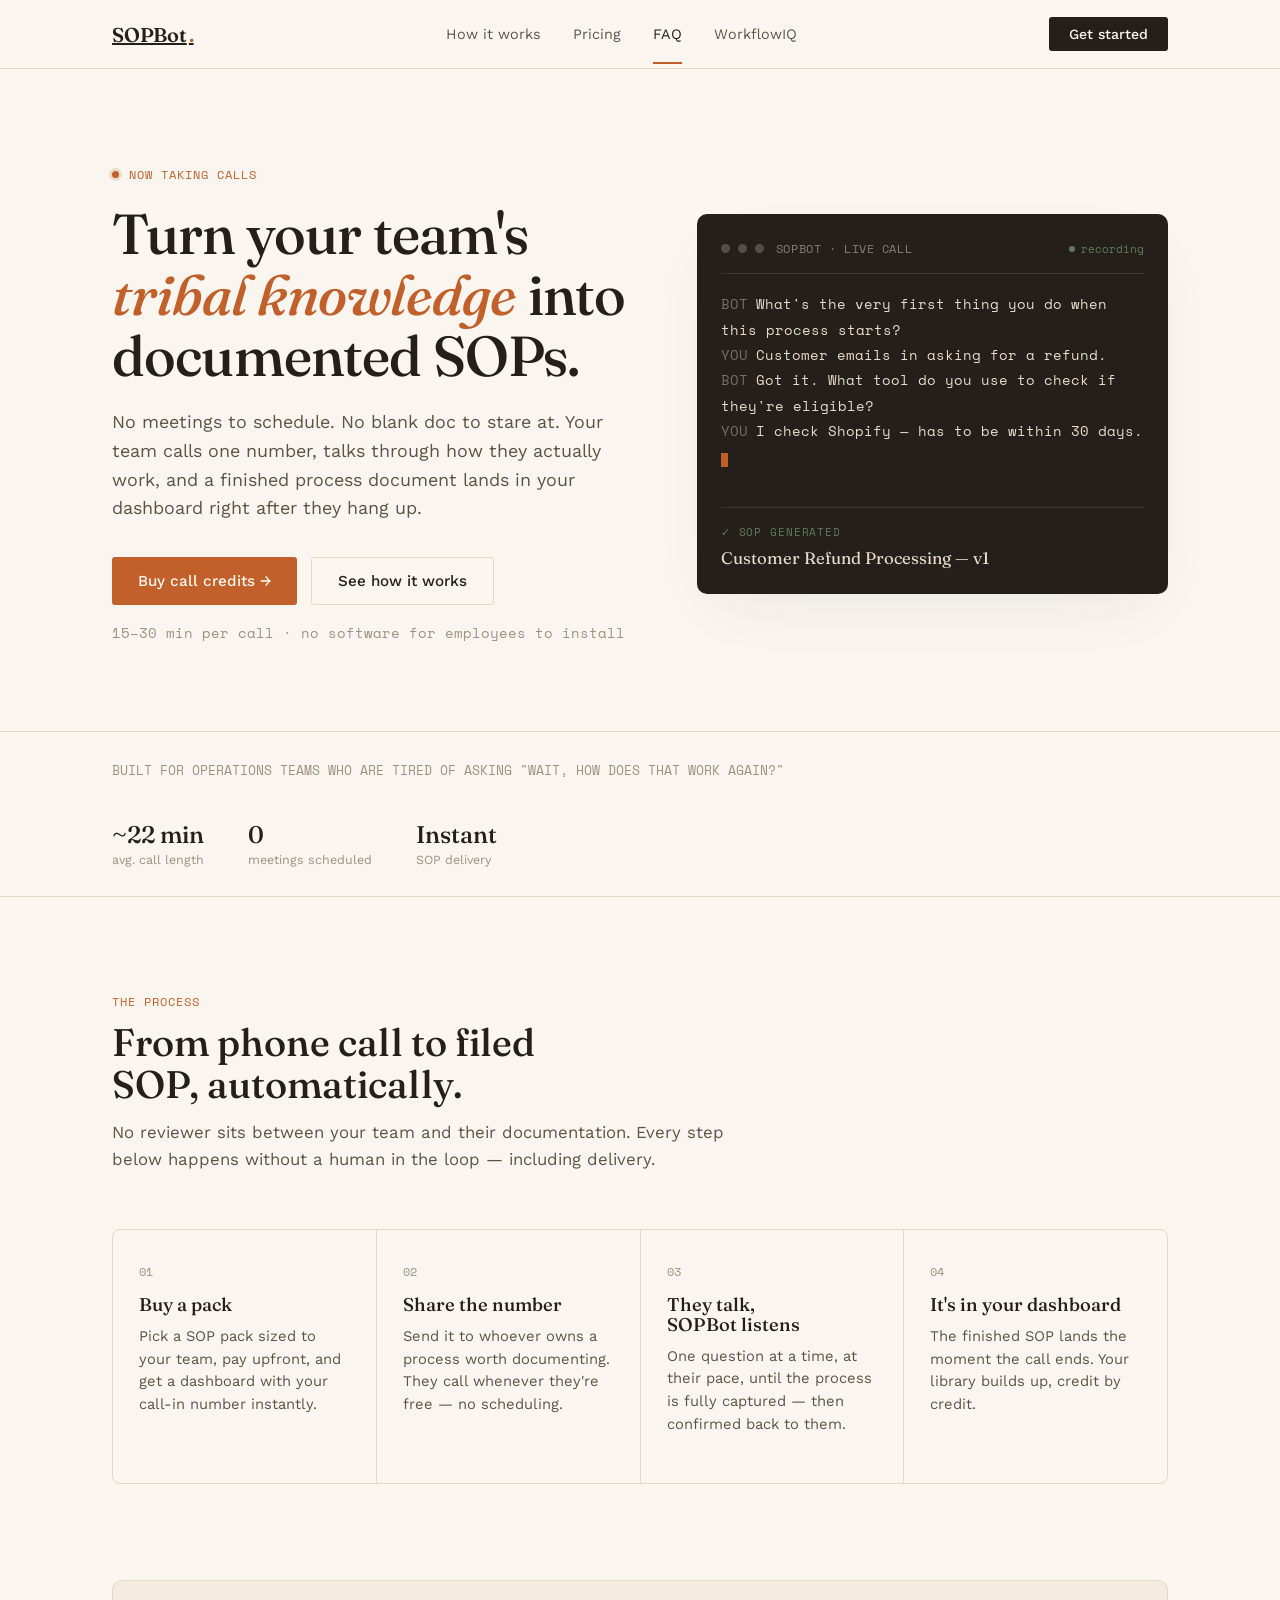
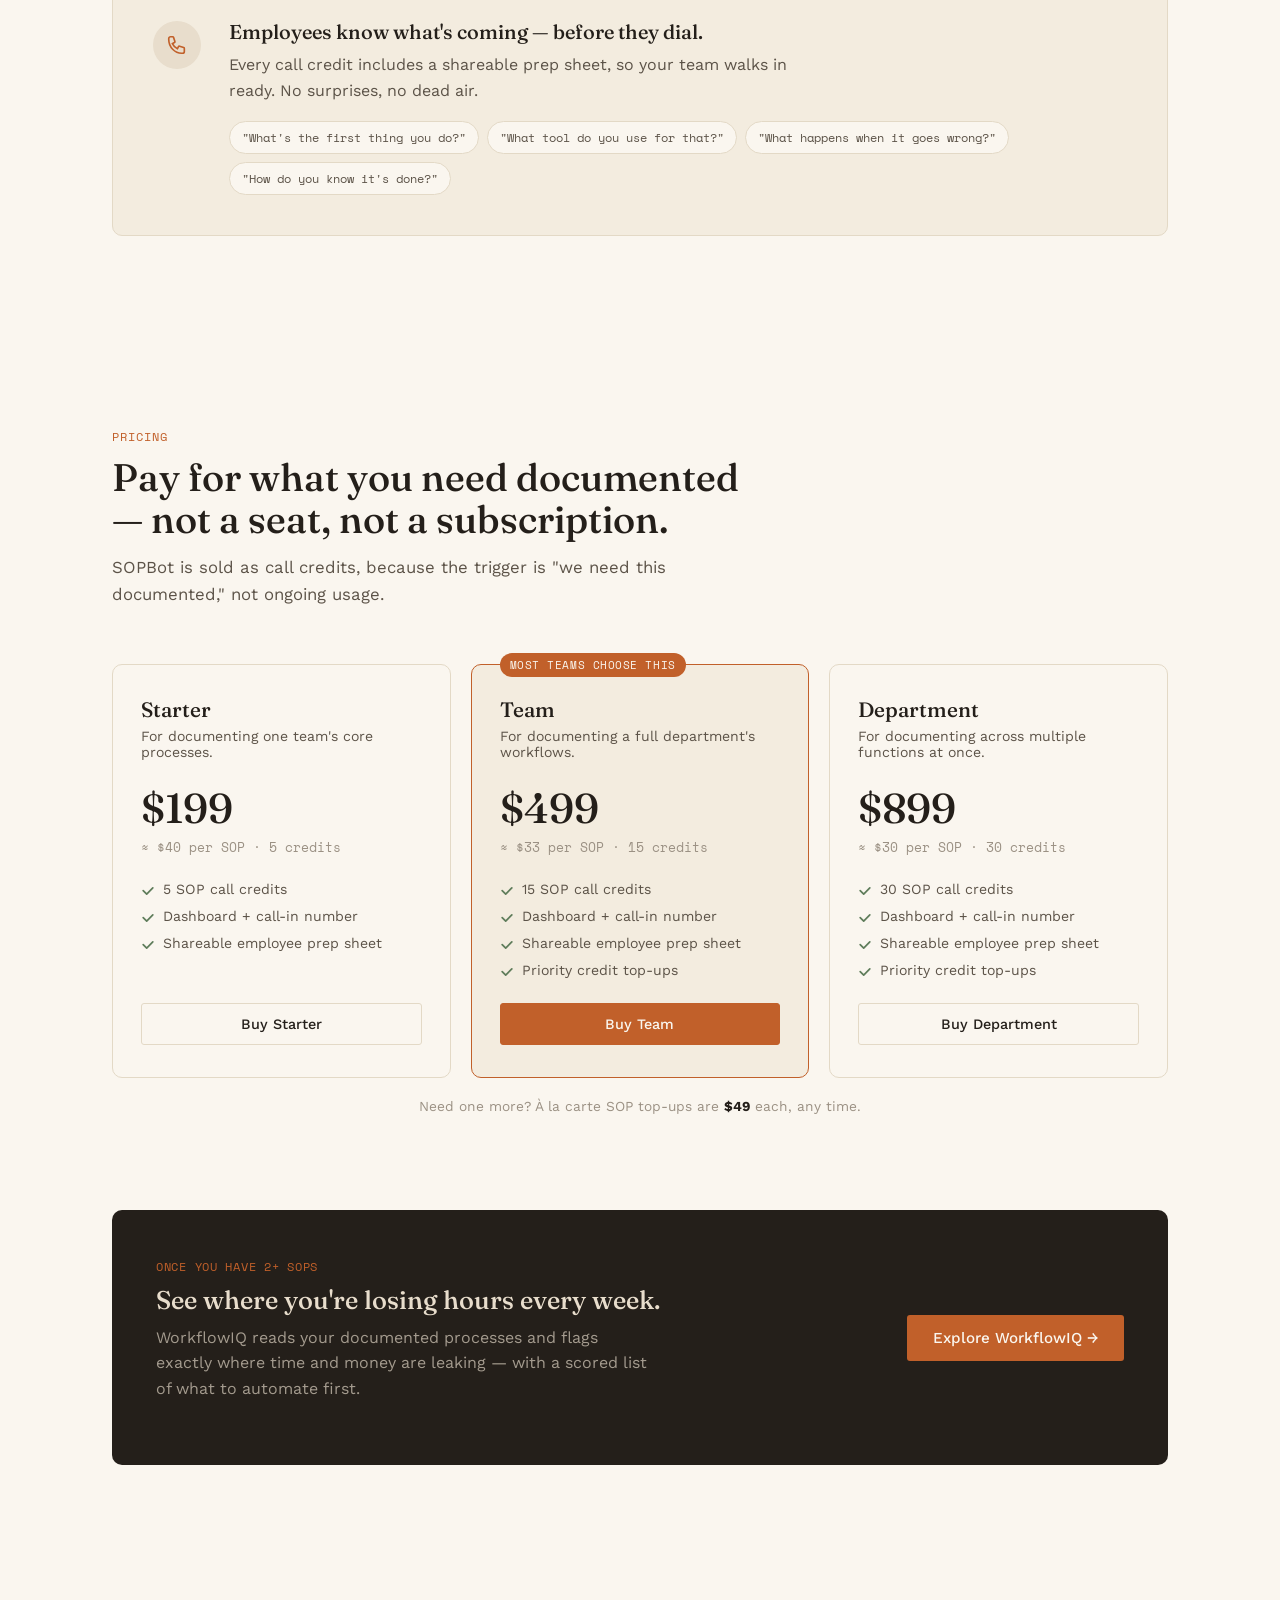
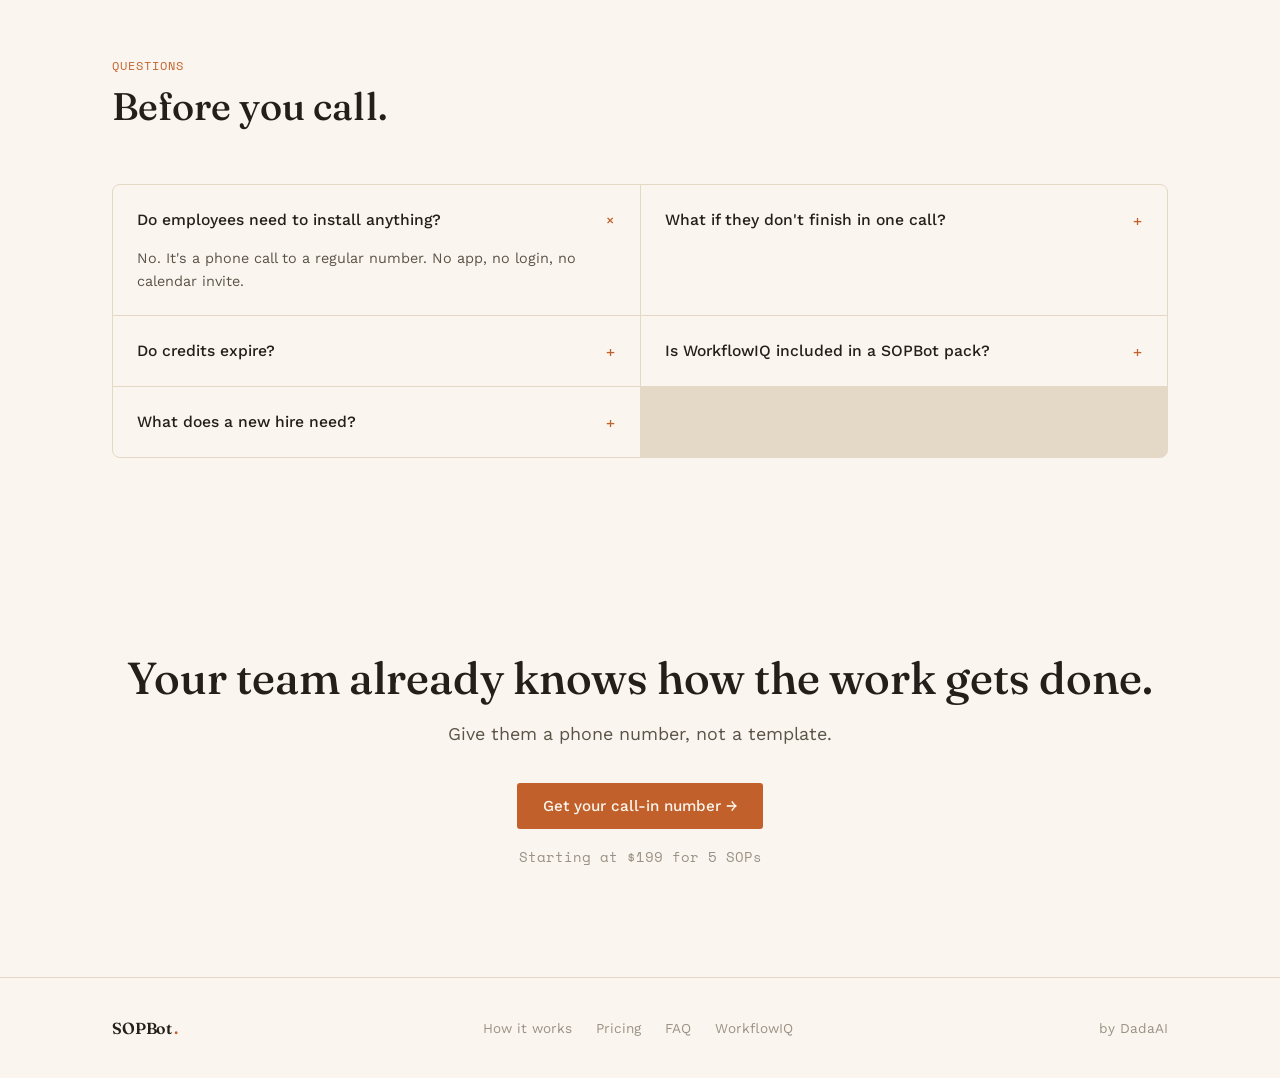
==== marketing/sopbot.html @ 7b5fb64f "Split marketing site into separate SOPBot and WorkflowIQ pages thesopbot.com was one long page mixin" ====
<!doctype html>
<html lang="en">
<head>
<meta charset="UTF-8">
<meta name="viewport" content="width=device-width, initial-scale=1">
<title>SOPBot — Turn phone calls into documented SOPs</title>
<link rel="stylesheet" href="assets/style.css">
</head>
<body>

<nav>
  <div class="wrap">
    <a href="index.html" class="brand">SOPBot<span class="dot">.</span></a>
    <div class="nav-links">
      <a href="#how">How it works</a>
      <a href="#pricing">Pricing</a>
      <a href="#faq">FAQ</a>
      <a href="workflowiq.html">WorkflowIQ</a>
    </div>
    <a href="#pricing" class="nav-cta">Get started</a>
  </div>
</nav>

<header class="hero">
  <div class="wrap hero-grid">
    <div>
      <div class="eyebrow">Now taking calls</div>
      <h1>Turn your team's <em>tribal knowledge</em> into documented SOPs.</h1>
      <p class="hero-sub">No meetings to schedule. No blank doc to stare at. Your team calls one number, talks through how they actually work, and a finished process document lands in your dashboard right after they hang up.</p>
      <div class="hero-actions">
        <a href="#pricing" class="btn-primary">Buy call credits →</a>
        <a href="#how" class="btn-ghost">See how it works</a>
      </div>
      <div class="hero-note">15–30 min per call · no software for employees to install</div>
    </div>

    <div class="demo">
      <div class="demo-bar">
        <span class="demo-dot"></span><span class="demo-dot"></span><span class="demo-dot"></span>
        <span class="demo-label">SOPBOT · LIVE CALL</span>
        <span class="demo-live">recording</span>
      </div>
      <div class="transcript" id="transcript"></div>
      <div class="demo-result">
        <div class="demo-result-label">✓ SOP generated</div>
        <div class="demo-result-title">Customer Refund Processing — v1</div>
      </div>
    </div>
  </div>
</header>

<section class="trust">
  <div class="wrap">
    <div class="trust-line">BUILT FOR OPERATIONS TEAMS WHO ARE TIRED OF ASKING "WAIT, HOW DOES THAT WORK AGAIN?"</div>
    <div class="trust-stats">
      <div class="trust-stat"><b>~22 min</b><span>avg. call length</span></div>
      <div class="trust-stat"><b>0</b><span>meetings scheduled</span></div>
      <div class="trust-stat"><b>Instant</b><span>SOP delivery</span></div>
    </div>
  </div>
</section>

<section class="section" id="how">
  <div class="wrap">
    <div class="section-head reveal">
      <span class="section-eyebrow">The process</span>
      <h2>From phone call to filed SOP, automatically.</h2>
      <p class="section-lede">No reviewer sits between your team and their documentation. Every step below happens without a human in the loop — including delivery.</p>
    </div>

    <div class="steps reveal-group">
      <div class="step reveal">
        <div class="step-num mono">01</div>
        <h3>Buy a pack</h3>
        <p>Pick a SOP pack sized to your team, pay upfront, and get a dashboard with your call-in number instantly.</p>
      </div>
      <div class="step reveal">
        <div class="step-num mono">02</div>
        <h3>Share the number</h3>
        <p>Send it to whoever owns a process worth documenting. They call whenever they're free — no scheduling.</p>
      </div>
      <div class="step reveal">
        <div class="step-num mono">03</div>
        <h3>They talk, SOPBot listens</h3>
        <p>One question at a time, at their pace, until the process is fully captured — then confirmed back to them.</p>
      </div>
      <div class="step reveal">
        <div class="step-num mono">04</div>
        <h3>It's in your dashboard</h3>
        <p>The finished SOP lands the moment the call ends. Your library builds up, credit by credit.</p>
      </div>
    </div>
  </div>
</section>

<section class="section" style="padding-top: 0;">
  <div class="wrap">
    <div class="callout reveal">
      <div class="callout-icon">
        <svg width="22" height="22" viewBox="0 0 24 24" fill="none" stroke="currentColor" stroke-width="1.8"><path d="M3 5a2 2 0 012-2h2.28a1 1 0 01.948.684l1.498 4.493a1 1 0 01-.502 1.21l-2.257 1.13a11.05 11.05 0 005.516 5.516l1.13-2.257a1 1 0 011.21-.502l4.493 1.498a1 1 0 01.684.949V19a2 2 0 01-2 2h-1C9.716 21 3 14.284 3 6V5z"/></svg>
      </div>
      <div>
        <h3>Employees know what's coming — before they dial.</h3>
        <p>Every call credit includes a shareable prep sheet, so your team walks in ready. No surprises, no dead air.</p>
        <div class="callout-questions">
          <span class="qchip">"What's the first thing you do?"</span>
          <span class="qchip">"What tool do you use for that?"</span>
          <span class="qchip">"What happens when it goes wrong?"</span>
          <span class="qchip">"How do you know it's done?"</span>
        </div>
      </div>
    </div>
  </div>
</section>

<section class="section" id="pricing">
  <div class="wrap">
    <div class="section-head reveal">
      <span class="section-eyebrow">Pricing</span>
      <h2>Pay for what you need documented — not a seat, not a subscription.</h2>
      <p class="section-lede">SOPBot is sold as call credits, because the trigger is "we need this documented," not ongoing usage.</p>
    </div>

    <div class="pricing-grid reveal-group">
      <div class="plan reveal">
        <div class="plan-name">Starter</div>
        <div class="plan-desc">For documenting one team's core processes.</div>
        <div class="plan-price"><span class="amount">$199</span></div>
        <div class="plan-persop">≈ $40 per SOP · 5 credits</div>
        <ul class="plan-list">
          <li>5 SOP call credits</li>
          <li>Dashboard + call-in number</li>
          <li>Shareable employee prep sheet</li>
        </ul>
        <form method="POST" action="https://sop-bot-h57s.vercel.app/checkout/sopbot_starter">
          <button type="submit" class="plan-cta">Buy Starter</button>
        </form>
      </div>
      <div class="plan featured reveal">
        <span class="plan-tag">Most teams choose this</span>
        <div class="plan-name">Team</div>
        <div class="plan-desc">For documenting a full department's workflows.</div>
        <div class="plan-price"><span class="amount">$499</span></div>
        <div class="plan-persop">≈ $33 per SOP · 15 credits</div>
        <ul class="plan-list">
          <li>15 SOP call credits</li>
          <li>Dashboard + call-in number</li>
          <li>Shareable employee prep sheet</li>
          <li>Priority credit top-ups</li>
        </ul>
        <form method="POST" action="https://sop-bot-h57s.vercel.app/checkout/sopbot_team">
          <button type="submit" class="plan-cta">Buy Team</button>
        </form>
      </div>
      <div class="plan reveal">
        <div class="plan-name">Department</div>
        <div class="plan-desc">For documenting across multiple functions at once.</div>
        <div class="plan-price"><span class="amount">$899</span></div>
        <div class="plan-persop">≈ $30 per SOP · 30 credits</div>
        <ul class="plan-list">
          <li>30 SOP call credits</li>
          <li>Dashboard + call-in number</li>
          <li>Shareable employee prep sheet</li>
          <li>Priority credit top-ups</li>
        </ul>
        <form method="POST" action="https://sop-bot-h57s.vercel.app/checkout/sopbot_department">
          <button type="submit" class="plan-cta">Buy Department</button>
        </form>
      </div>
    </div>

    <div class="topup-note">Need one more? À la carte SOP top-ups are <strong style="color: var(--ink);">$49</strong> each, any time.</div>
  </div>
</section>

<section class="section" style="padding-top: 0;">
  <div class="wrap">
    <div class="upsell reveal">
      <div>
        <div class="upsell-eyebrow">Once you have 2+ SOPs</div>
        <h3>See where you're losing hours every week.</h3>
        <p>WorkflowIQ reads your documented processes and flags exactly where time and money are leaking — with a scored list of what to automate first.</p>
      </div>
      <a href="workflowiq.html" class="btn-primary">Explore WorkflowIQ →</a>
    </div>
  </div>
</section>

<section class="section" id="faq">
  <div class="wrap">
    <div class="section-head reveal">
      <span class="section-eyebrow">Questions</span>
      <h2>Before you call.</h2>
    </div>
    <div class="faq">
      <details open>
        <summary>Do employees need to install anything?</summary>
        <p>No. It's a phone call to a regular number. No app, no login, no calendar invite.</p>
      </details>
      <details>
        <summary>What if they don't finish in one call?</summary>
        <p>Most calls run 15–30 minutes. If something's cut short, they can simply call back and walk through it again from the start.</p>
      </details>
      <details>
        <summary>Do credits expire?</summary>
        <p>No. Buy a pack, use the credits whenever your team is ready — no clock running against you.</p>
      </details>
      <details>
        <summary>Is WorkflowIQ included in a SOPBot pack?</summary>
        <p>No — it's a separate, pay-per-report product. <a href="workflowiq.html">See WorkflowIQ pricing →</a></p>
      </details>
      <details>
        <summary>What does a new hire need?</summary>
        <p>Just more call credits. Top up à la carte at $49/SOP, or step up to the next pack.</p>
      </details>
    </div>
  </div>
</section>

<section class="final-cta">
  <div class="wrap">
    <h2>Your team already knows how the work gets done.</h2>
    <p class="hero-sub" style="margin: 18px auto 0; text-align: center;">Give them a phone number, not a template.</p>
    <div class="hero-actions">
      <a href="#pricing" class="btn-primary">Get your call-in number →</a>
    </div>
    <div class="hero-note">Starting at $199 for 5 SOPs</div>
  </div>
</section>

<footer>
  <div class="wrap">
    <div class="brand">SOPBot<span class="dot">.</span></div>
    <div class="footer-links">
      <a href="#how">How it works</a>
      <a href="#pricing">Pricing</a>
      <a href="#faq">FAQ</a>
      <a href="workflowiq.html">WorkflowIQ</a>
    </div>
    <div class="footer-links">by DadaAI</div>
  </div>
</footer>

<script>
  const lines = [
    { who: 'BOT', text: "What's the very first thing you do when this process starts?" },
    { who: 'YOU', text: "Customer emails in asking for a refund." },
    { who: 'BOT', text: "Got it. What tool do you use to check if they're eligible?" },
    { who: 'YOU', text: "I check Shopify — has to be within 30 days." },
  ];

  const el = document.getElementById('transcript');
  let delay = 200;

  lines.forEach((line, i) => {
    const div = document.createElement('div');
    div.className = 'line';
    div.style.animationDelay = delay + 'ms';
    div.innerHTML = `<span class="who">${line.who}</span>${line.text}` + (i === lines.length - 1 ? '<span class="cursor"></span>' : '');
    el.appendChild(div);
    delay += 950;
  });
</script>

<script src="assets/common.js"></script>

</body>
</html>
---- marketing/assets/style.css ----
@import url('https://fonts.googleapis.com/css2?family=Fraunces:opsz,wght@9..144,400..700&family=Work+Sans:wght@400;500;600&family=Space+Mono:wght@400;700&display=swap');

  :root {
    --ground: #FAF6EF;
    --ground-raised: #F3ECDF;
    --ink: #241F1A;
    --ink-soft: #5C5348;
    --ink-faint: #9B9184;
    --accent: #C1602A;
    --accent-soft: #E8DDCC;
    --confirm: #5E7C5A;
    --rule: #E3D9C6;
    --mono-bg: #241F1A;
    --mono-fg: #E8DDCC;
    --shadow: rgba(36, 31, 26, 0.08);
  }

  @media (prefers-color-scheme: dark) {
    :root:not([data-theme="light"]) {
      --ground: #1C1A17;
      --ground-raised: #262220;
      --ink: #F3EDE4;
      --ink-soft: #C9BFB2;
      --ink-faint: #837A6E;
      --accent: #E2934F;
      --accent-soft: #3A2F24;
      --confirm: #8FB08A;
      --rule: #3A342C;
      --mono-bg: #12100E;
      --mono-fg: #E2934F;
      --shadow: rgba(0, 0, 0, 0.35);
    }
  }

  :root[data-theme="dark"] {
    --ground: #1C1A17;
    --ground-raised: #262220;
    --ink: #F3EDE4;
    --ink-soft: #C9BFB2;
    --ink-faint: #837A6E;
    --accent: #E2934F;
    --accent-soft: #3A2F24;
    --confirm: #8FB08A;
    --rule: #3A342C;
    --mono-bg: #12100E;
    --mono-fg: #E2934F;
    --shadow: rgba(0, 0, 0, 0.35);
  }

  * { box-sizing: border-box; }

  body {
    margin: 0;
    background: var(--ground);
    color: var(--ink);
    font-family: 'Work Sans', -apple-system, BlinkMacSystemFont, sans-serif;
    -webkit-font-smoothing: antialiased;
  }

  ::selection { background: var(--accent-soft); color: var(--ink); }

  a { color: inherit; }

  h1, h2, h3 {
    font-family: 'Fraunces', Georgia, serif;
    text-wrap: balance;
    margin: 0;
    line-height: 1.08;
  }

  .mono {
    font-family: 'Space Mono', 'SF Mono', monospace;
  }

  .wrap {
    max-width: 1120px;
    margin: 0 auto;
    padding: 0 32px;
  }

  /* ---------- Nav ---------- */
  nav {
    position: sticky;
    top: 0;
    z-index: 20;
    background: color-mix(in srgb, var(--ground) 88%, transparent);
    backdrop-filter: blur(10px);
    border-bottom: 1px solid var(--rule);
  }
  nav .wrap {
    display: flex;
    align-items: center;
    justify-content: space-between;
    height: 68px;
  }
  .brand {
    font-family: 'Fraunces', serif;
    font-weight: 600;
    font-size: 1.25rem;
    letter-spacing: -0.01em;
    display: flex;
    align-items: baseline;
    gap: 2px;
  }
  .brand .dot { color: var(--accent); }
  .nav-links {
    display: flex;
    gap: 32px;
    font-size: 0.9rem;
    color: var(--ink-soft);
  }
  .nav-links a { text-decoration: none; transition: color 0.15s; }
  .nav-links a:hover { color: var(--ink); }
  .nav-cta {
    padding: 9px 20px;
    background: var(--ink);
    color: var(--ground);
    border-radius: 3px;
    font-size: 0.88rem;
    font-weight: 500;
    text-decoration: none;
    white-space: nowrap;
  }
  @media (max-width: 720px) { .nav-links { display: none; } }

  /* ---------- Hero ----------
     header.hero and the inner .wrap.hero-grid are two different
     elements - keep their rules on separate class names. They used to
     both be "hero", which silently collided: the header's padding/grid
     rules also landed on the inner .wrap div, cancelling its centering
     and left padding (the bug that made the hero text run to the edge
     of the viewport). */
  header.hero {
    padding: 96px 0 88px;
  }
  .hero-grid {
    display: grid;
    grid-template-columns: 1.05fr 0.95fr;
    gap: 64px;
    align-items: center;
  }
  @media (max-width: 900px) {
    header.hero { padding: 56px 0 64px; }
    .hero-grid { grid-template-columns: 1fr; gap: 48px; }
  }

  .eyebrow {
    font-family: 'Space Mono', monospace;
    font-size: 0.78rem;
    letter-spacing: 0.08em;
    text-transform: uppercase;
    color: var(--accent);
    display: flex;
    align-items: center;
    gap: 10px;
    margin-bottom: 20px;
  }
  .eyebrow::before {
    content: "";
    width: 7px;
    height: 7px;
    border-radius: 50%;
    background: var(--accent);
    box-shadow: 0 0 0 3px var(--accent-soft);
  }

  .hero h1 {
    font-size: clamp(2.4rem, 4.4vw, 3.6rem);
    font-weight: 500;
    letter-spacing: -0.015em;
  }
  .hero h1 em {
    font-style: italic;
    color: var(--accent);
  }

  .hero-sub {
    margin-top: 22px;
    font-size: 1.12rem;
    line-height: 1.6;
    color: var(--ink-soft);
    max-width: 46ch;
  }

  .hero-actions {
    display: flex;
    gap: 14px;
    margin-top: 34px;
    flex-wrap: wrap;
  }
  .btn-primary, .btn-ghost {
    padding: 14px 26px;
    border-radius: 3px;
    font-size: 0.95rem;
    font-weight: 500;
    text-decoration: none;
    display: inline-flex;
    align-items: center;
    gap: 8px;
    transition: transform 0.15s, background 0.15s;
  }
  .btn-primary {
    background: var(--accent);
    color: #FAF6EF;
  }
  .btn-primary:hover { transform: translateY(-1px); }
  .btn-ghost {
    background: transparent;
    color: var(--ink);
    border: 1px solid var(--rule);
  }
  .btn-ghost:hover { border-color: var(--ink-faint); }

  .hero-note {
    margin-top: 18px;
    font-size: 0.85rem;
    color: var(--ink-faint);
    font-family: 'Space Mono', monospace;
  }

  /* ---------- Transcript demo ---------- */
  .demo {
    background: var(--mono-bg);
    border-radius: 10px;
    padding: 26px 24px;
    box-shadow: 0 24px 60px -20px var(--shadow);
    min-height: 380px;
    display: flex;
    flex-direction: column;
  }
  .demo-bar {
    display: flex;
    align-items: center;
    gap: 8px;
    margin-bottom: 18px;
    padding-bottom: 16px;
    border-bottom: 1px solid rgba(232, 221, 204, 0.12);
  }
  .demo-dot { width: 9px; height: 9px; border-radius: 50%; background: rgba(232, 221, 204, 0.25); }
  .demo-label {
    font-family: 'Space Mono', monospace;
    font-size: 0.72rem;
    color: rgba(232, 221, 204, 0.5);
    letter-spacing: 0.05em;
    margin-left: 4px;
  }
  .demo-live {
    margin-left: auto;
    font-family: 'Space Mono', monospace;
    font-size: 0.7rem;
    color: var(--confirm);
    display: flex;
    align-items: center;
    gap: 6px;
  }
  .demo-live::before {
    content: "";
    width: 6px; height: 6px; border-radius: 50%;
    background: var(--confirm);
    animation: pulse 1.6s ease-in-out infinite;
  }
  @keyframes pulse { 0%,100% { opacity: 1; } 50% { opacity: 0.35; } }

  .transcript {
    font-family: 'Space Mono', monospace;
    font-size: 0.86rem;
    line-height: 1.85;
    color: var(--mono-fg);
    flex: 1;
  }
  .transcript .who {
    color: rgba(232, 221, 204, 0.42);
    margin-right: 8px;
  }
  .transcript .line { opacity: 0; animation: reveal 0.4s ease forwards; }
  .transcript .cursor {
    display: inline-block;
    width: 7px; height: 1em;
    background: var(--accent);
    vertical-align: text-bottom;
    animation: blink 1s step-end infinite;
  }
  @keyframes reveal { to { opacity: 1; } }
  @keyframes blink { 50% { opacity: 0; } }

  .demo-result {
    margin-top: 16px;
    padding-top: 16px;
    border-top: 1px solid rgba(232, 221, 204, 0.12);
    opacity: 0;
    animation: reveal 0.6s ease forwards;
    animation-delay: 4.6s;
  }
  .demo-result-label {
    font-family: 'Space Mono', monospace;
    font-size: 0.68rem;
    letter-spacing: 0.08em;
    text-transform: uppercase;
    color: var(--confirm);
    margin-bottom: 8px;
  }
  .demo-result-title {
    font-family: 'Fraunces', serif;
    font-size: 1.05rem;
    color: var(--mono-fg);
  }

  @media (prefers-reduced-motion: reduce) {
    .transcript .line, .demo-result { animation: none; opacity: 1; }
    .cursor, .demo-live::before { animation: none; }
  }

  /* ---------- Scroll reveal ---------- */
  .reveal {
    opacity: 0;
    transform: translateY(22px);
    transition: opacity 0.7s cubic-bezier(0.16, 1, 0.3, 1), transform 0.7s cubic-bezier(0.16, 1, 0.3, 1);
  }
  .reveal.in-view {
    opacity: 1;
    transform: translateY(0);
  }
  .reveal-group .reveal:nth-child(1) { transition-delay: 0ms; }
  .reveal-group .reveal:nth-child(2) { transition-delay: 90ms; }
  .reveal-group .reveal:nth-child(3) { transition-delay: 180ms; }
  .reveal-group .reveal:nth-child(4) { transition-delay: 270ms; }
  @media (prefers-reduced-motion: reduce) {
    .reveal { opacity: 1; transform: none; transition: none; }
  }

  .nav-links a.active { color: var(--ink); }
  .nav-links a { position: relative; }
  .nav-links a.active::after {
    content: "";
    position: absolute;
    left: 0; right: 0; bottom: -22px;
    height: 2px;
    background: var(--accent);
  }

  /* ---------- Logos / trust strip ---------- */
  .trust {
    padding: 28px 0;
    border-top: 1px solid var(--rule);
    border-bottom: 1px solid var(--rule);
  }
  .trust .wrap {
    display: flex;
    align-items: center;
    gap: 40px;
    flex-wrap: wrap;
    justify-content: space-between;
  }
  .trust-line {
    font-size: 0.82rem;
    color: var(--ink-faint);
    font-family: 'Space Mono', monospace;
  }
  .trust-stats {
    display: flex;
    gap: 44px;
  }
  .trust-stat { text-align: left; }
  .trust-stat b {
    font-family: 'Fraunces', serif;
    font-size: 1.5rem;
    font-weight: 500;
    color: var(--ink);
    display: block;
  }
  .trust-stat span {
    font-size: 0.78rem;
    color: var(--ink-faint);
  }

  /* ---------- How it works ---------- */
  .section {
    padding: 96px 0;
  }
  .section-head {
    max-width: 640px;
    margin-bottom: 56px;
  }
  .section-eyebrow {
    font-family: 'Space Mono', monospace;
    font-size: 0.75rem;
    letter-spacing: 0.08em;
    text-transform: uppercase;
    color: var(--accent);
    margin-bottom: 12px;
    display: block;
  }
  .section h2 {
    font-size: clamp(1.8rem, 3vw, 2.4rem);
    font-weight: 500;
  }
  .section-lede {
    margin-top: 14px;
    color: var(--ink-soft);
    font-size: 1.05rem;
    line-height: 1.6;
  }

  .steps {
    display: grid;
    grid-template-columns: repeat(4, 1fr);
    gap: 1px;
    background: var(--rule);
    border: 1px solid var(--rule);
    border-radius: 8px;
    overflow: hidden;
  }
  @media (max-width: 900px) { .steps { grid-template-columns: 1fr 1fr; } }
  @media (max-width: 560px) { .steps { grid-template-columns: 1fr; } }

  .step {
    background: var(--ground);
    padding: 32px 26px;
    transition: background 0.25s ease, transform 0.25s ease;
  }
  .step:hover {
    background: var(--ground-raised);
    transform: translateY(-3px);
  }
  .step:hover .step-num { color: var(--accent); }
  .step-num { transition: color 0.25s ease; }
  .step-num {
    font-family: 'Space Mono', monospace;
    font-size: 0.78rem;
    color: var(--ink-faint);
  }
  .step h3 {
    font-size: 1.15rem;
    font-weight: 500;
    margin-top: 14px;
  }
  .step p {
    margin-top: 10px;
    font-size: 0.92rem;
    line-height: 1.55;
    color: var(--ink-soft);
  }

  /* ---------- Prep sheet callout ---------- */
  .callout {
    background: var(--ground-raised);
    border: 1px solid var(--rule);
    border-radius: 10px;
    padding: 40px;
    display: grid;
    grid-template-columns: auto 1fr;
    gap: 28px;
    align-items: start;
  }
  @media (max-width: 700px) { .callout { grid-template-columns: 1fr; } }
  .callout-icon {
    width: 48px; height: 48px;
    border-radius: 50%;
    background: var(--accent-soft);
    display: flex;
    align-items: center;
    justify-content: center;
    color: var(--accent);
    flex-shrink: 0;
  }
  .callout h3 {
    font-size: 1.25rem;
    font-weight: 500;
  }
  .callout p {
    margin-top: 10px;
    color: var(--ink-soft);
    line-height: 1.6;
    max-width: 60ch;
  }
  .callout-questions {
    margin-top: 18px;
    display: flex;
    flex-wrap: wrap;
    gap: 8px;
  }
  .qchip {
    font-family: 'Space Mono', monospace;
    font-size: 0.78rem;
    padding: 6px 12px;
    background: var(--ground);
    border: 1px solid var(--rule);
    border-radius: 20px;
    color: var(--ink-soft);
  }

  /* ---------- Pricing ---------- */
  .pricing-toggle {
    display: inline-flex;
    background: var(--ground-raised);
    border: 1px solid var(--rule);
    border-radius: 30px;
    padding: 4px;
    margin-bottom: 40px;
    font-size: 0.86rem;
  }
  .pricing-toggle button {
    border: none;
    background: none;
    padding: 8px 20px;
    border-radius: 24px;
    cursor: pointer;
    font-family: inherit;
    font-size: 0.86rem;
    color: var(--ink-soft);
    font-weight: 500;
    transition: background 0.15s, color 0.15s;
  }
  .pricing-toggle button.active {
    background: var(--ink);
    color: var(--ground);
  }

  .pricing-grid {
    display: grid;
    grid-template-columns: repeat(3, 1fr);
    gap: 20px;
  }
  @media (max-width: 900px) { .pricing-grid { grid-template-columns: 1fr; } }

  .plan {
    border: 1px solid var(--rule);
    border-radius: 10px;
    padding: 32px 28px;
    background: var(--ground);
    display: flex;
    flex-direction: column;
    transition: transform 0.25s ease, box-shadow 0.25s ease, border-color 0.25s ease;
  }
  .plan:hover {
    transform: translateY(-4px);
    box-shadow: 0 16px 40px -16px var(--shadow);
    border-color: var(--ink-faint);
  }
  .plan.featured:hover { border-color: var(--accent); }
  .plan.featured {
    border-color: var(--accent);
    background: var(--ground-raised);
    position: relative;
  }
  .plan-tag {
    position: absolute;
    top: -12px;
    left: 28px;
    background: var(--accent);
    color: #FAF6EF;
    font-family: 'Space Mono', monospace;
    font-size: 0.68rem;
    letter-spacing: 0.05em;
    text-transform: uppercase;
    padding: 4px 10px;
    border-radius: 20px;
  }
  .plan-name {
    font-family: 'Fraunces', serif;
    font-size: 1.3rem;
    font-weight: 500;
  }
  .plan-desc {
    margin-top: 6px;
    font-size: 0.88rem;
    color: var(--ink-soft);
  }
  .plan-price {
    margin-top: 22px;
    display: flex;
    align-items: baseline;
    gap: 6px;
  }
  .plan-price .amount {
    font-family: 'Fraunces', serif;
    font-size: 2.6rem;
    font-weight: 500;
  }
  .plan-price .per {
    font-size: 0.85rem;
    color: var(--ink-faint);
    font-family: 'Space Mono', monospace;
  }
  .plan-persop {
    margin-top: 4px;
    font-size: 0.8rem;
    color: var(--ink-faint);
    font-family: 'Space Mono', monospace;
  }
  .plan-cta {
    display: block;
    width: 100%;
    margin-top: 24px;
    text-align: center;
    padding: 12px;
    border-radius: 3px;
    text-decoration: none;
    font-family: inherit;
    font-weight: 500;
    font-size: 0.9rem;
    border: 1px solid var(--rule);
    background: var(--ground);
    color: var(--ink);
    cursor: pointer;
  }
  .plan.featured .plan-cta {
    background: var(--accent);
    color: #FAF6EF;
    border-color: var(--accent);
  }
  .plan-list {
    list-style: none;
    padding: 0;
    margin: 24px 0 0;
    font-size: 0.88rem;
    color: var(--ink-soft);
    display: flex;
    flex-direction: column;
    gap: 10px;
    flex: 1;
  }
  .plan-list li { display: flex; gap: 8px; }
  .plan-list li::before {
    content: "";
    width: 14px; height: 14px;
    margin-top: 3px;
    flex-shrink: 0;
    background: var(--confirm);
    -webkit-mask: url("data:image/svg+xml,%3Csvg xmlns='http://www.w3.org/2000/svg' viewBox='0 0 16 16'%3E%3Cpath d='M13.5 4.5l-7 7-4-4' fill='none' stroke='black' stroke-width='2' stroke-linecap='round' stroke-linejoin='round'/%3E%3C/svg%3E") center/contain no-repeat;
    mask: url("data:image/svg+xml,%3Csvg xmlns='http://www.w3.org/2000/svg' viewBox='0 0 16 16'%3E%3Cpath d='M13.5 4.5l-7 7-4-4' fill='none' stroke='black' stroke-width='2' stroke-linecap='round' stroke-linejoin='round'/%3E%3C/svg%3E") center/contain no-repeat;
  }

  .topup-note {
    margin-top: 20px;
    font-size: 0.86rem;
    color: var(--ink-faint);
    text-align: center;
  }

  #wiq-pricing { display: none; }
  #wiq-pricing.active { display: grid; }
  #sopbot-pricing.hidden { display: none; }

  /* ---------- Upsell strip ---------- */
  .upsell {
    background: var(--mono-bg);
    border-radius: 10px;
    padding: 48px 44px;
    display: grid;
    grid-template-columns: 1fr auto;
    gap: 32px;
    align-items: center;
  }
  @media (max-width: 760px) { .upsell { grid-template-columns: 1fr; } }
  .upsell-eyebrow {
    font-family: 'Space Mono', monospace;
    font-size: 0.75rem;
    letter-spacing: 0.06em;
    text-transform: uppercase;
    color: var(--accent);
  }
  .upsell h3 {
    color: var(--mono-fg);
    font-size: 1.6rem;
    font-weight: 500;
    margin-top: 12px;
  }
  .upsell p {
    color: color-mix(in srgb, var(--mono-fg) 65%, transparent);
    margin-top: 10px;
    max-width: 50ch;
    line-height: 1.6;
  }
  .upsell .btn-primary { flex-shrink: 0; }

  /* ---------- FAQ ---------- */
  .faq {
    display: grid;
    grid-template-columns: 1fr 1fr;
    gap: 1px;
    background: var(--rule);
    border: 1px solid var(--rule);
    border-radius: 8px;
    overflow: hidden;
  }
  @media (max-width: 760px) { .faq { grid-template-columns: 1fr; } }
  details {
    background: var(--ground);
    padding: 22px 24px;
  }
  summary {
    cursor: pointer;
    font-weight: 500;
    font-size: 0.98rem;
    list-style: none;
    display: flex;
    justify-content: space-between;
    align-items: center;
    gap: 12px;
  }
  summary::-webkit-details-marker { display: none; }
  summary::after {
    content: "+";
    font-family: 'Space Mono', monospace;
    color: var(--accent);
    font-size: 1.1rem;
    flex-shrink: 0;
    transition: transform 0.2s;
  }
  details[open] summary::after { transform: rotate(45deg); }
  details p {
    margin: 14px 0 0;
    font-size: 0.9rem;
    color: var(--ink-soft);
    line-height: 1.6;
  }

  /* ---------- Final CTA ---------- */
  .final-cta {
    text-align: center;
    padding: 100px 0 110px;
  }
  .final-cta h2 {
    font-size: clamp(2rem, 4vw, 2.8rem);
    font-weight: 500;
  }
  .final-cta .hero-actions { justify-content: center; }
  .final-cta .hero-note { text-align: center; }

  /* ---------- Footer ---------- */
  footer {
    border-top: 1px solid var(--rule);
    padding: 40px 0;
  }
  footer .wrap {
    display: flex;
    justify-content: space-between;
    align-items: center;
    flex-wrap: wrap;
    gap: 16px;
  }
  footer .brand { font-size: 1rem; }
  .footer-links {
    display: flex;
    gap: 24px;
    font-size: 0.85rem;
    color: var(--ink-faint);
  }
  .footer-links a { text-decoration: none; }
  .footer-links a:hover { color: var(--ink-soft); }
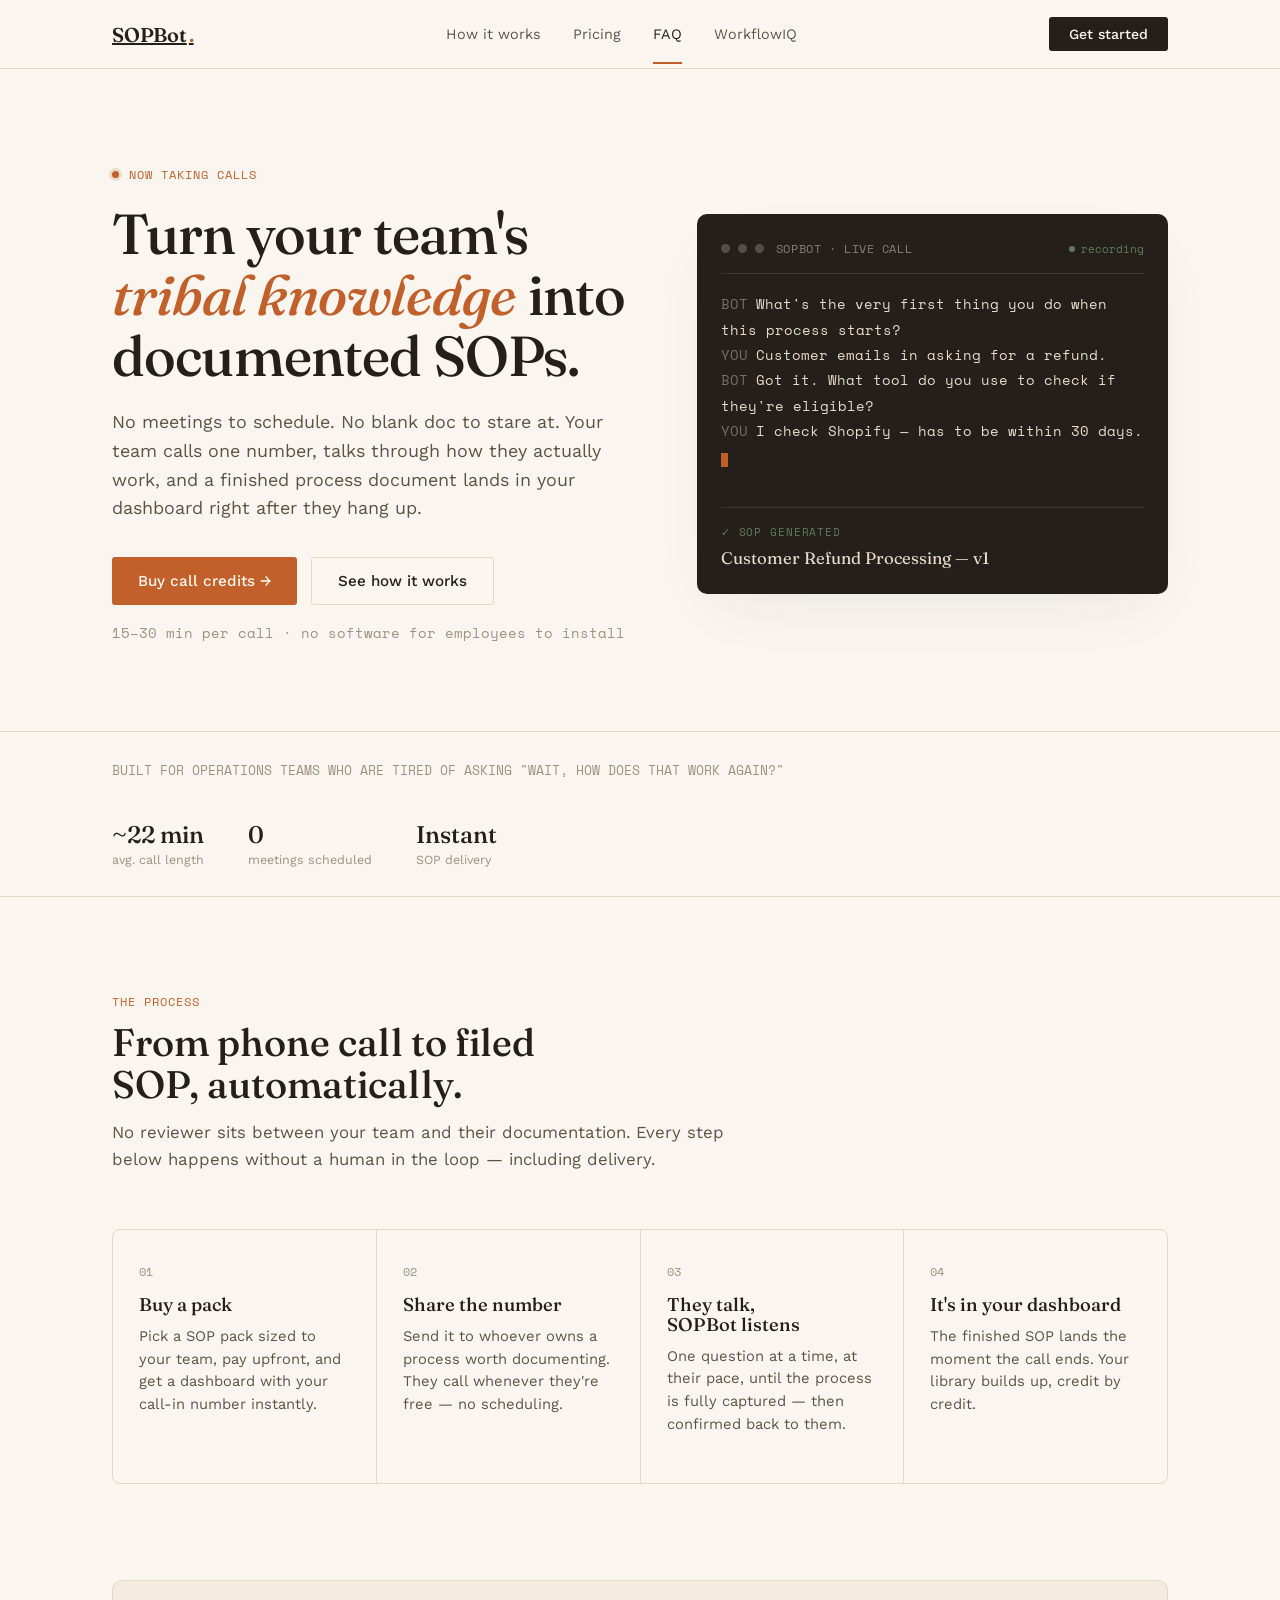
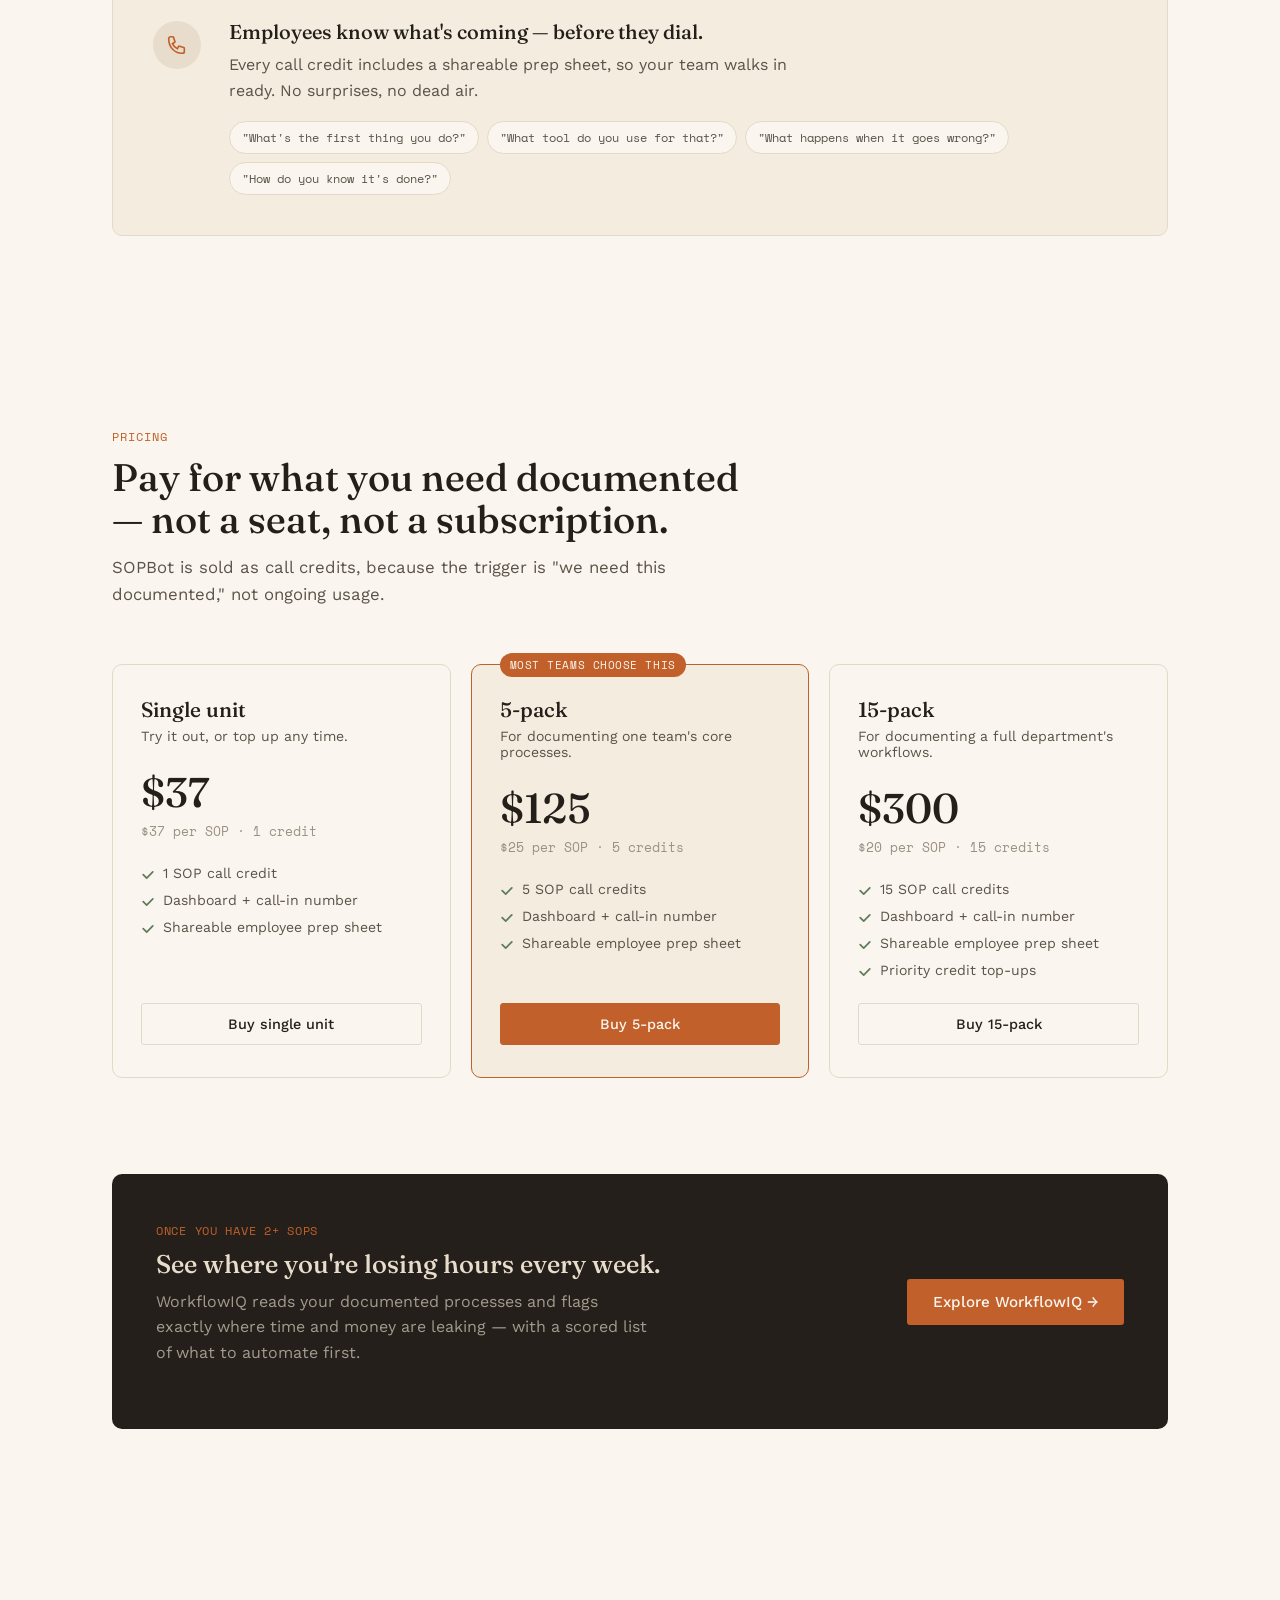
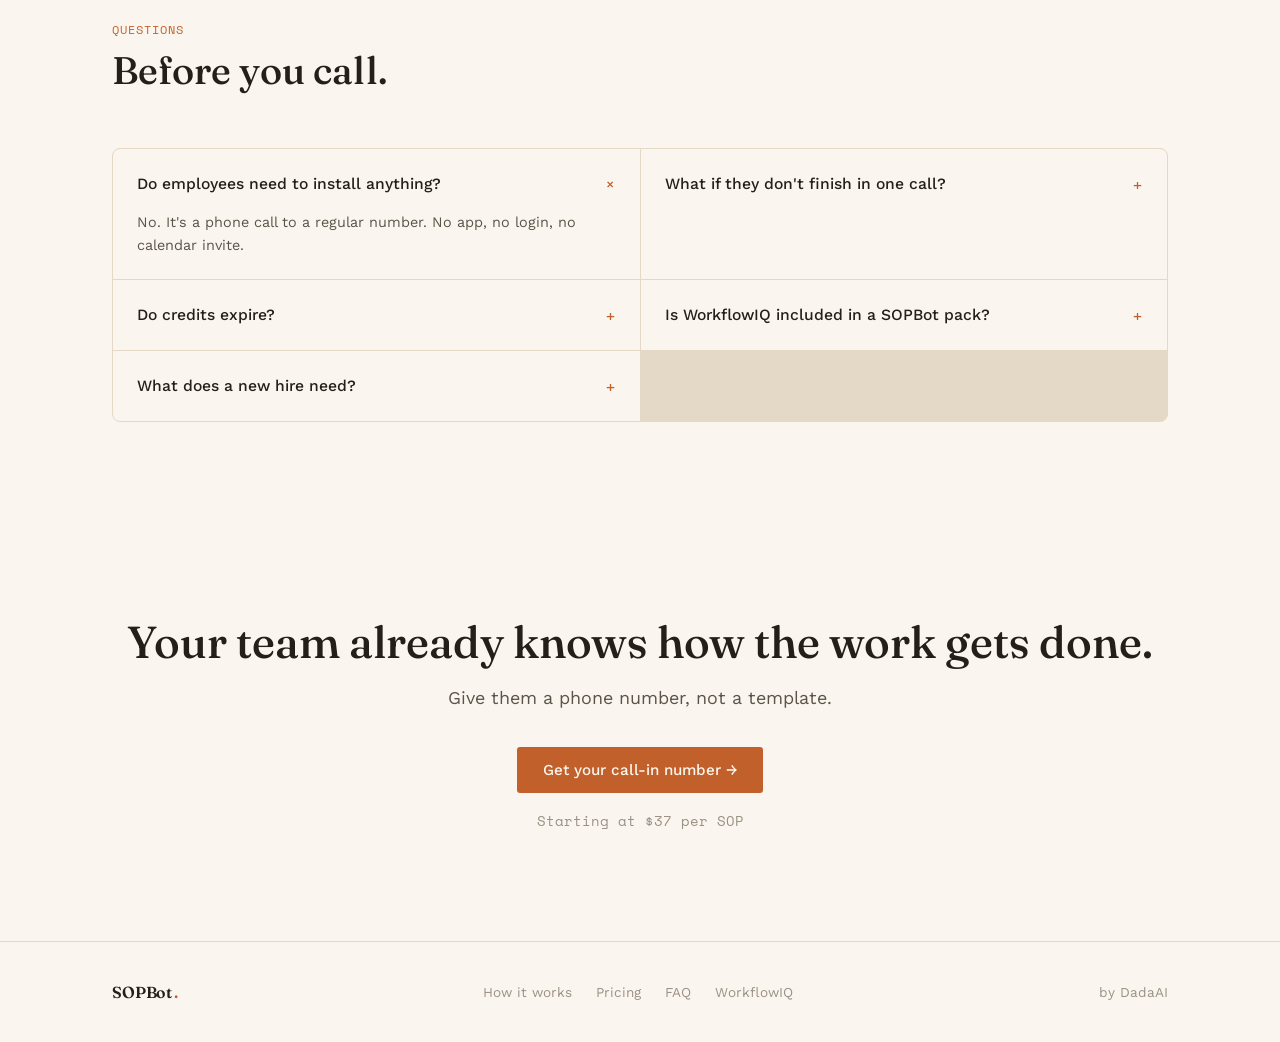
==== commit 8ced5aa2: "feat: new pricing catalog with 6 live Stripe Price IDs - SOPBot: single 7 (1 credit), 5-pack 25 (5)," ====
--- a/marketing/sopbot.html
+++ b/marketing/sopbot.html
@@ -123,53 +123,50 @@
 
     <div class="pricing-grid reveal-group">
       <div class="plan reveal">
-        <div class="plan-name">Starter</div>
+        <div class="plan-name">Single unit</div>
+        <div class="plan-desc">Try it out, or top up any time.</div>
+        <div class="plan-price"><span class="amount">$37</span></div>
+        <div class="plan-persop">$37 per SOP · 1 credit</div>
+        <ul class="plan-list">
+          <li>1 SOP call credit</li>
+          <li>Dashboard + call-in number</li>
+          <li>Shareable employee prep sheet</li>
+        </ul>
+        <form method="POST" action="https://sop-bot-h57s.vercel.app/checkout/sopbot_single">
+          <button type="submit" class="plan-cta">Buy single unit</button>
+        </form>
+      </div>
+      <div class="plan featured reveal">
+        <span class="plan-tag">Most teams choose this</span>
+        <div class="plan-name">5-pack</div>
         <div class="plan-desc">For documenting one team's core processes.</div>
-        <div class="plan-price"><span class="amount">$199</span></div>
-        <div class="plan-persop">≈ $40 per SOP · 5 credits</div>
+        <div class="plan-price"><span class="amount">$125</span></div>
+        <div class="plan-persop">$25 per SOP · 5 credits</div>
         <ul class="plan-list">
           <li>5 SOP call credits</li>
           <li>Dashboard + call-in number</li>
           <li>Shareable employee prep sheet</li>
         </ul>
-        <form method="POST" action="https://sop-bot-h57s.vercel.app/checkout/sopbot_starter">
-          <button type="submit" class="plan-cta">Buy Starter</button>
+        <form method="POST" action="https://sop-bot-h57s.vercel.app/checkout/sopbot_5pack">
+          <button type="submit" class="plan-cta">Buy 5-pack</button>
         </form>
       </div>
-      <div class="plan featured reveal">
-        <span class="plan-tag">Most teams choose this</span>
-        <div class="plan-name">Team</div>
+      <div class="plan reveal">
+        <div class="plan-name">15-pack</div>
         <div class="plan-desc">For documenting a full department's workflows.</div>
-        <div class="plan-price"><span class="amount">$499</span></div>
-        <div class="plan-persop">≈ $33 per SOP · 15 credits</div>
+        <div class="plan-price"><span class="amount">$300</span></div>
+        <div class="plan-persop">$20 per SOP · 15 credits</div>
         <ul class="plan-list">
           <li>15 SOP call credits</li>
           <li>Dashboard + call-in number</li>
           <li>Shareable employee prep sheet</li>
           <li>Priority credit top-ups</li>
         </ul>
-        <form method="POST" action="https://sop-bot-h57s.vercel.app/checkout/sopbot_team">
-          <button type="submit" class="plan-cta">Buy Team</button>
+        <form method="POST" action="https://sop-bot-h57s.vercel.app/checkout/sopbot_15pack">
+          <button type="submit" class="plan-cta">Buy 15-pack</button>
         </form>
       </div>
-      <div class="plan reveal">
-        <div class="plan-name">Department</div>
-        <div class="plan-desc">For documenting across multiple functions at once.</div>
-        <div class="plan-price"><span class="amount">$899</span></div>
-        <div class="plan-persop">≈ $30 per SOP · 30 credits</div>
-        <ul class="plan-list">
-          <li>30 SOP call credits</li>
-          <li>Dashboard + call-in number</li>
-          <li>Shareable employee prep sheet</li>
-          <li>Priority credit top-ups</li>
-        </ul>
-        <form method="POST" action="https://sop-bot-h57s.vercel.app/checkout/sopbot_department">
-          <button type="submit" class="plan-cta">Buy Department</button>
-        </form>
-      </div>
-    </div>
-
-    <div class="topup-note">Need one more? À la carte SOP top-ups are <strong style="color: var(--ink);">$49</strong> each, any time.</div>
+    </div>
   </div>
 </section>
 
@@ -211,7 +208,7 @@
       </details>
       <details>
         <summary>What does a new hire need?</summary>
-        <p>Just more call credits. Top up à la carte at $49/SOP, or step up to the next pack.</p>
+        <p>Just more call credits. Buy a single unit at $37, or step up to the next pack.</p>
       </details>
     </div>
   </div>
@@ -224,7 +221,7 @@
     <div class="hero-actions">
       <a href="#pricing" class="btn-primary">Get your call-in number →</a>
     </div>
-    <div class="hero-note">Starting at $199 for 5 SOPs</div>
+    <div class="hero-note">Starting at $37 per SOP</div>
   </div>
 </section>
 
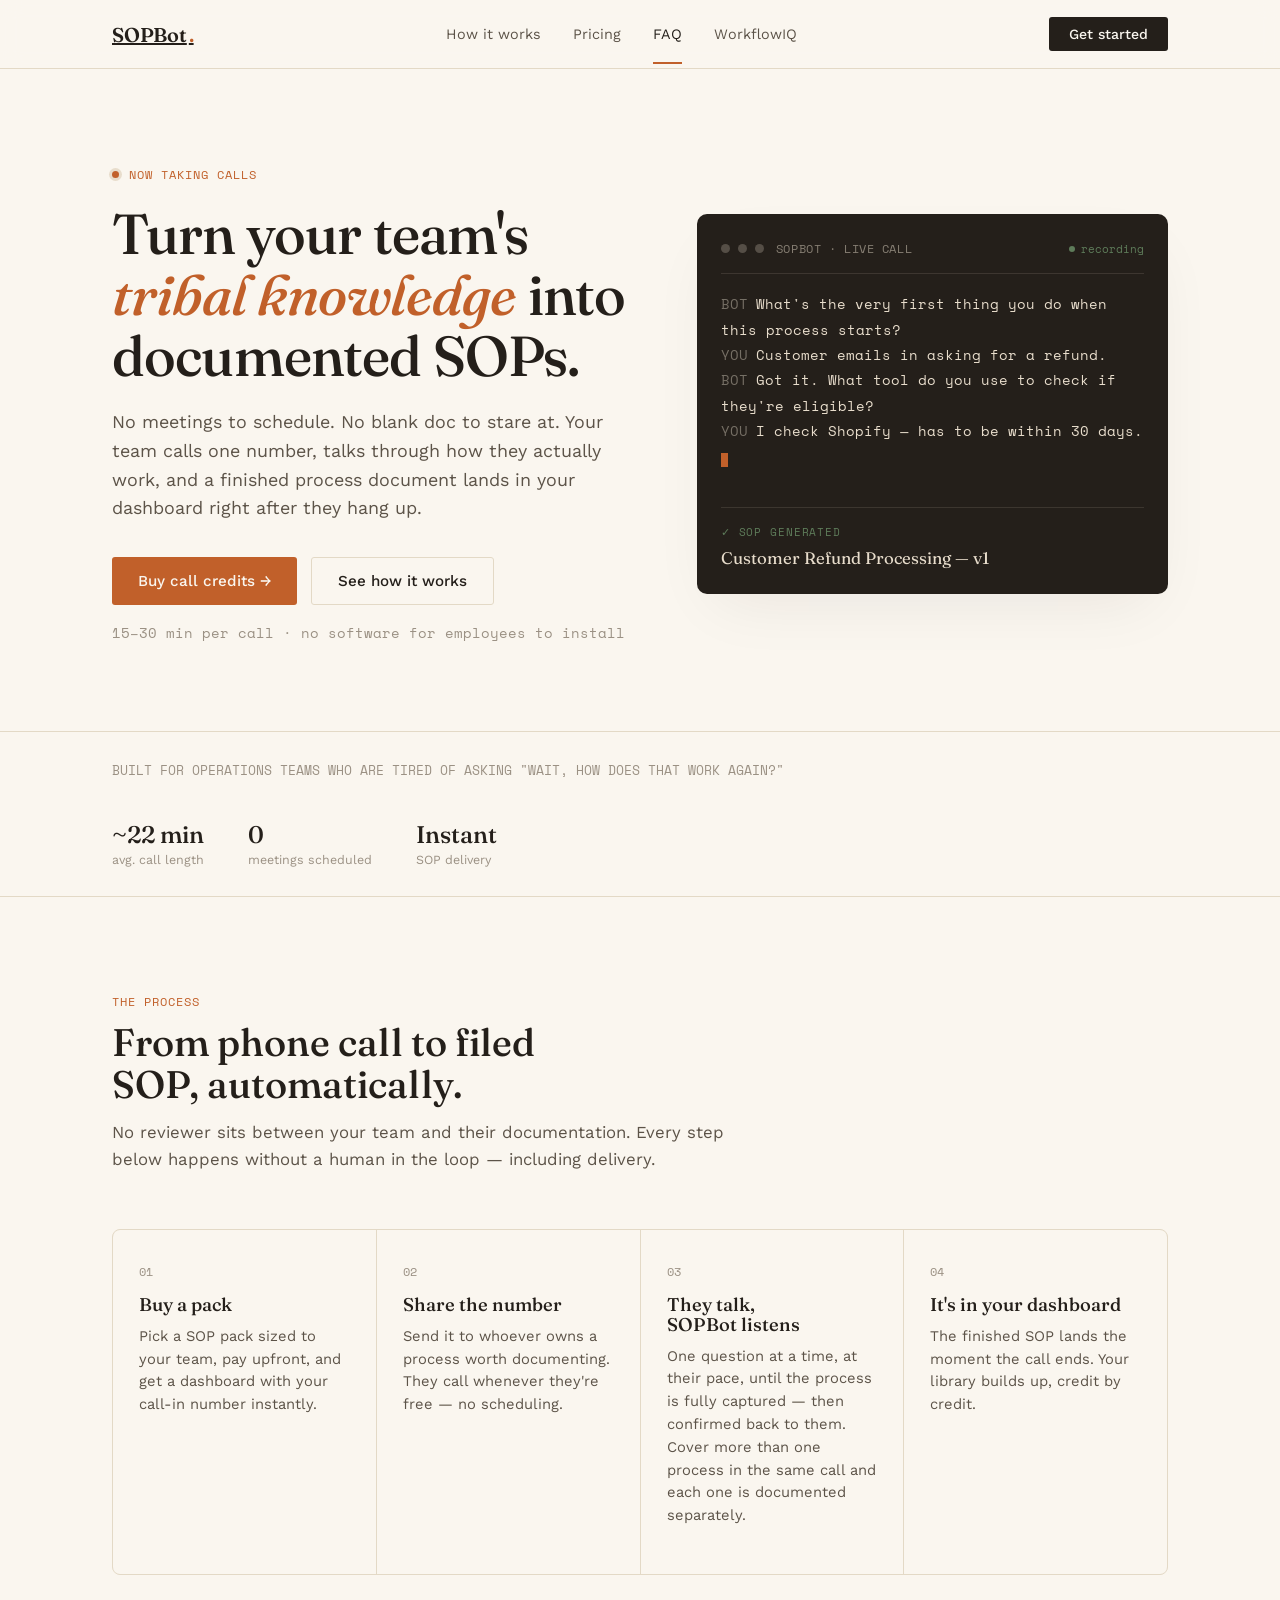
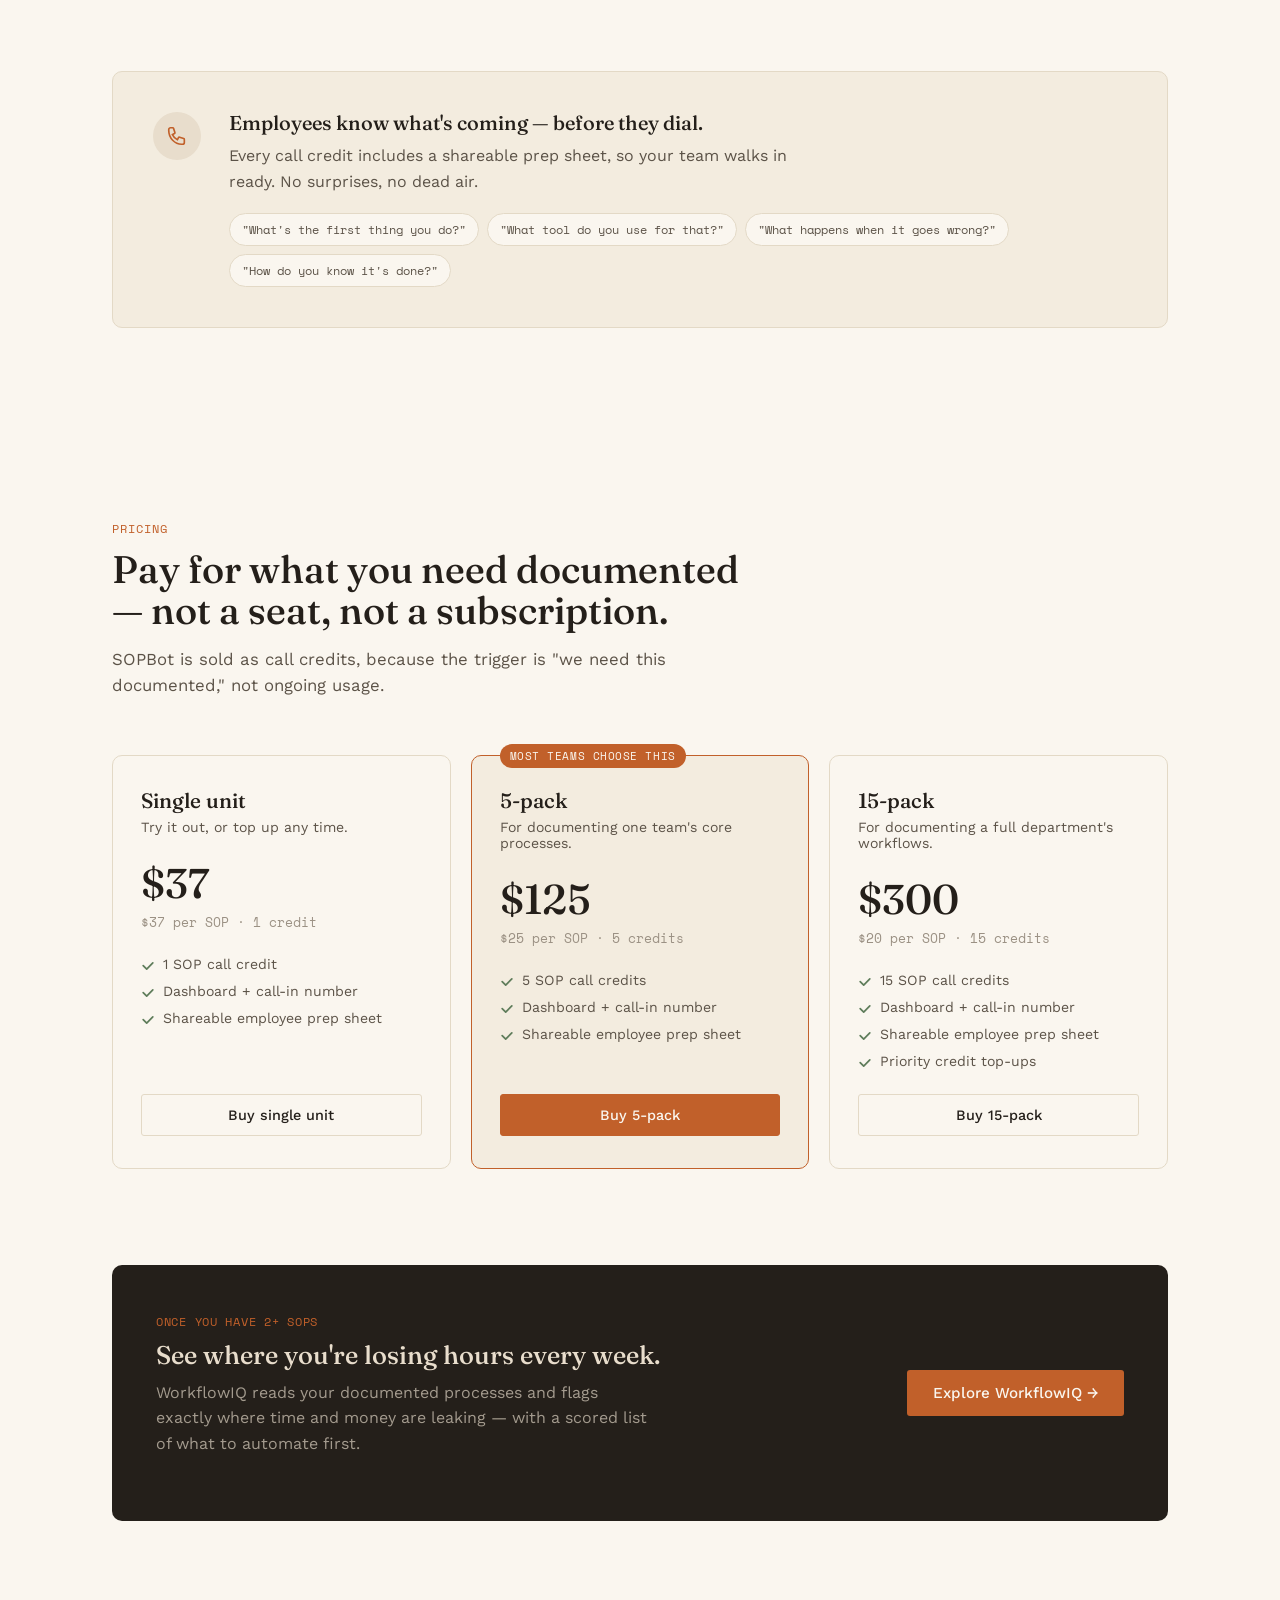
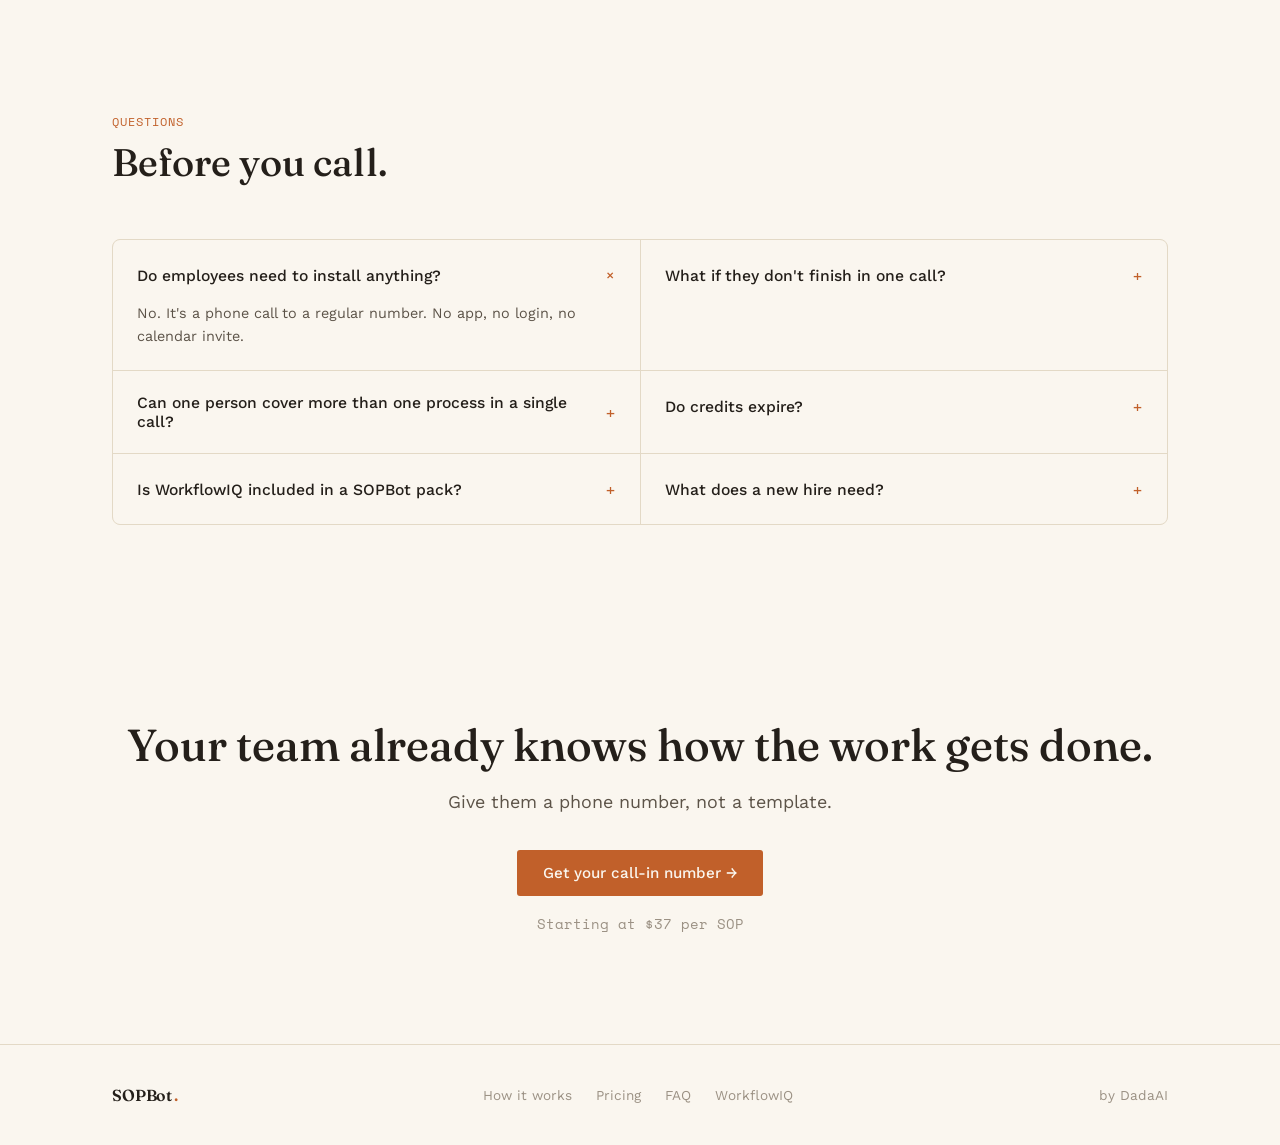
==== commit 2f2e45a8: "Support multiple processes per employee call, one SOP doc per employee Claude extraction now returns" ====
--- a/marketing/sopbot.html
+++ b/marketing/sopbot.html
@@ -82,7 +82,7 @@
       <div class="step reveal">
         <div class="step-num mono">03</div>
         <h3>They talk, SOPBot listens</h3>
-        <p>One question at a time, at their pace, until the process is fully captured — then confirmed back to them.</p>
+        <p>One question at a time, at their pace, until the process is fully captured — then confirmed back to them. Cover more than one process in the same call and each one is documented separately.</p>
       </div>
       <div class="step reveal">
         <div class="step-num mono">04</div>
@@ -199,6 +199,10 @@
         <p>Most calls run 15–30 minutes. If something's cut short, they can simply call back and walk through it again from the start.</p>
       </details>
       <details>
+        <summary>Can one person cover more than one process in a single call?</summary>
+        <p>Yes. If someone owns several processes worth documenting, they can walk through all of them in one call — each one is written up as its own section in their SOP document, so nothing gets mixed together.</p>
+      </details>
+      <details>
         <summary>Do credits expire?</summary>
         <p>No. Buy a pack, use the credits whenever your team is ready — no clock running against you.</p>
       </details>
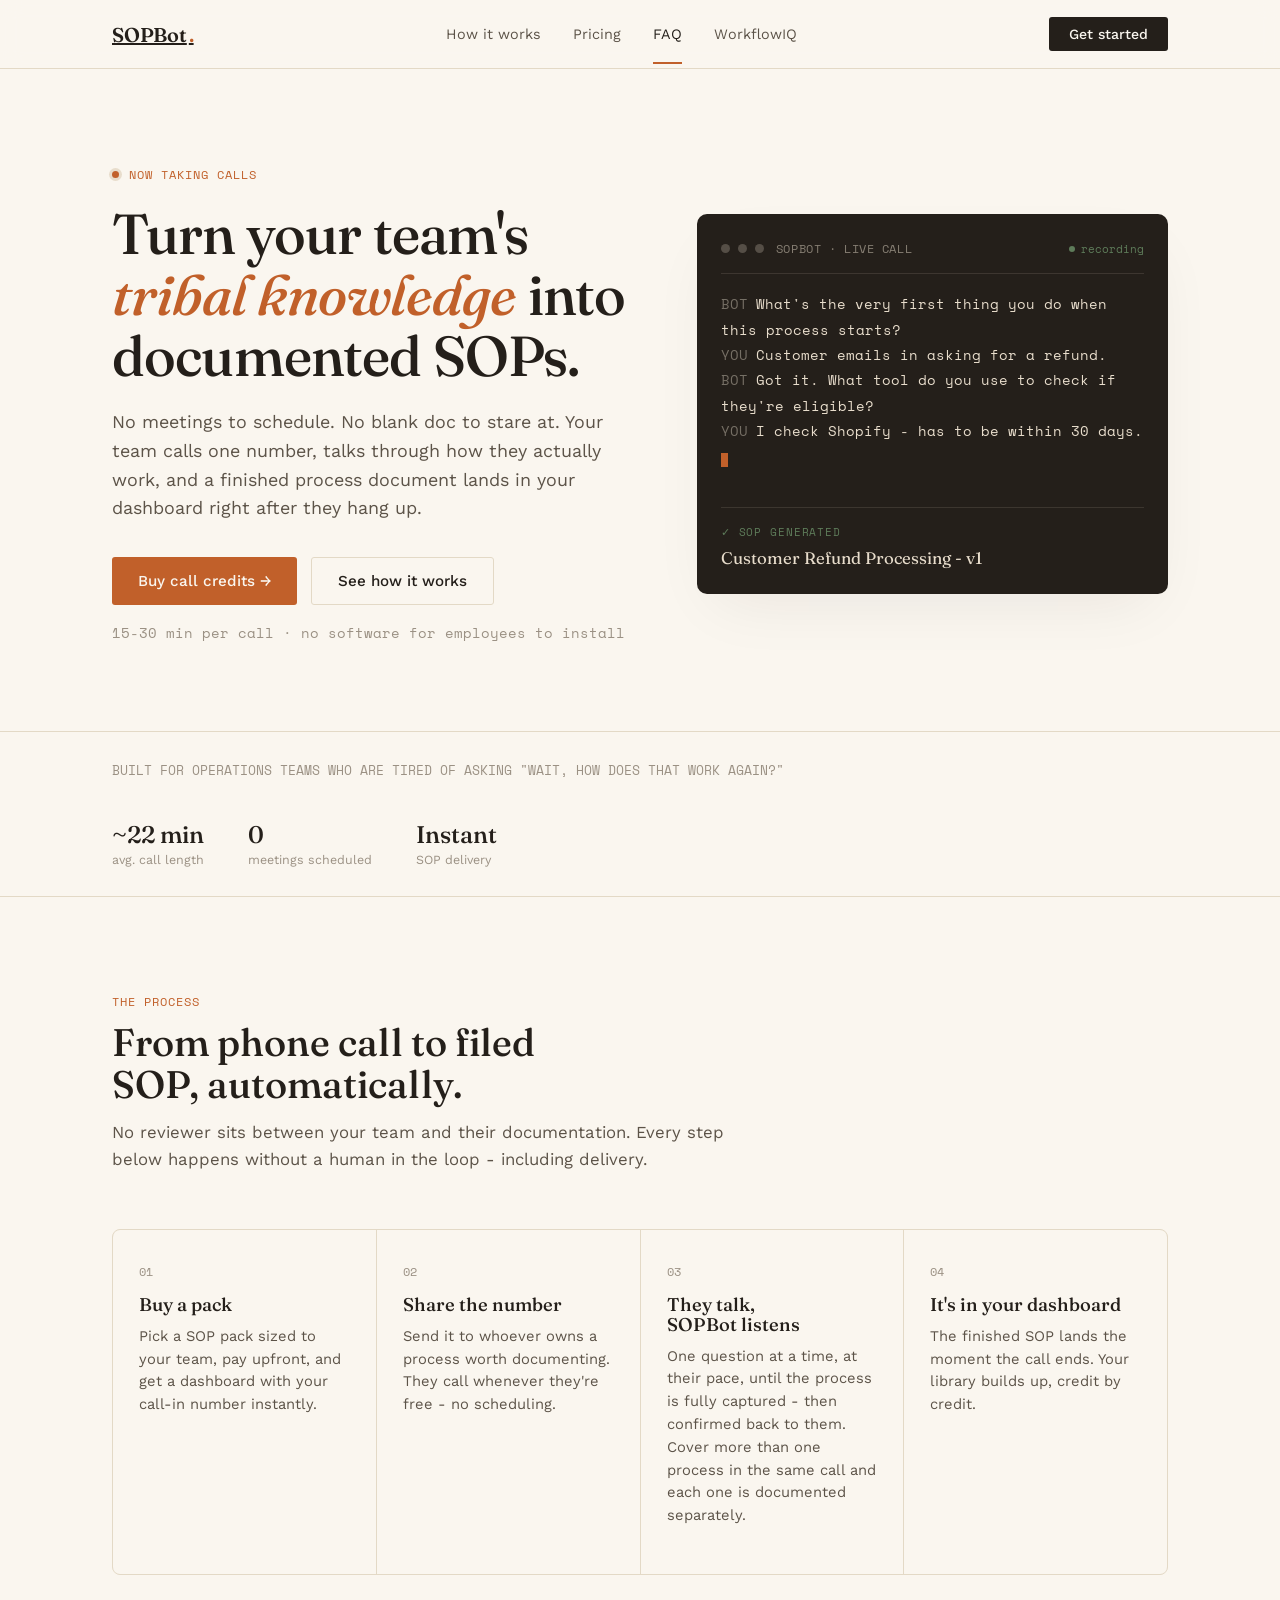
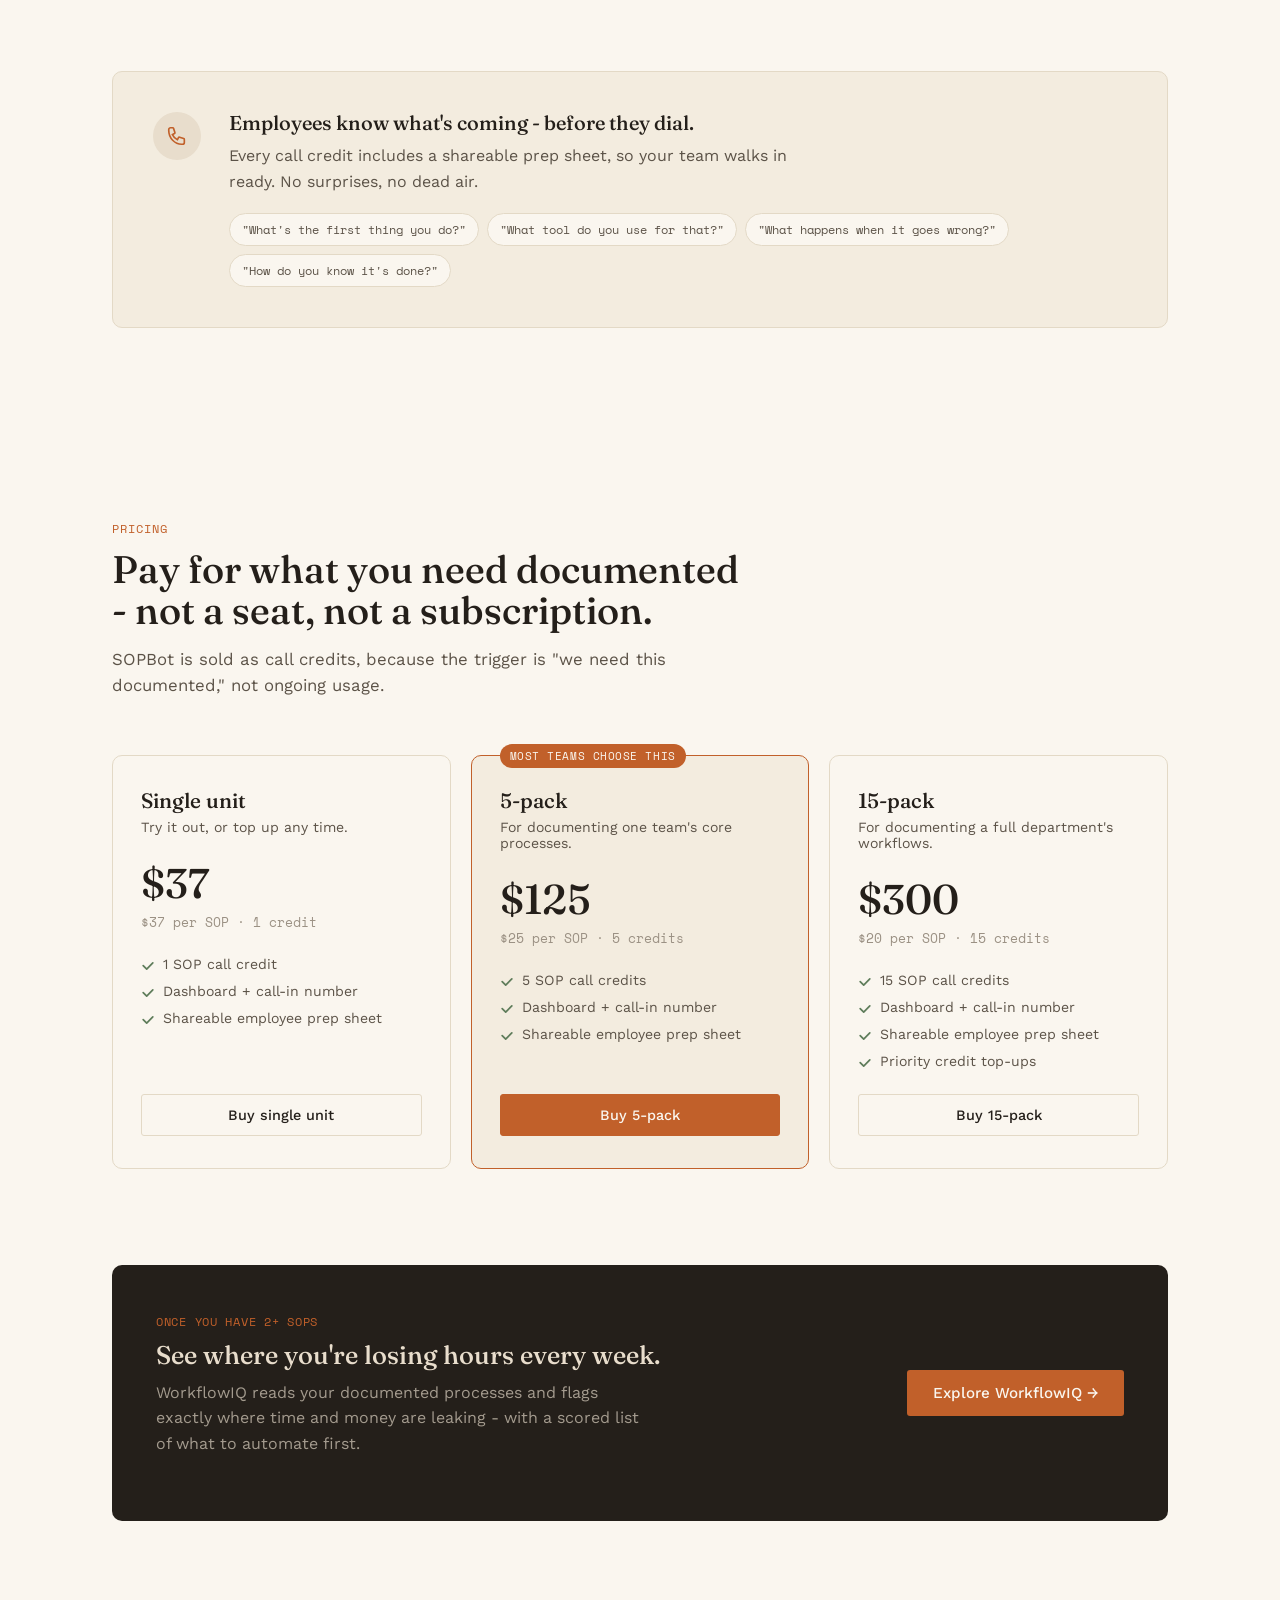
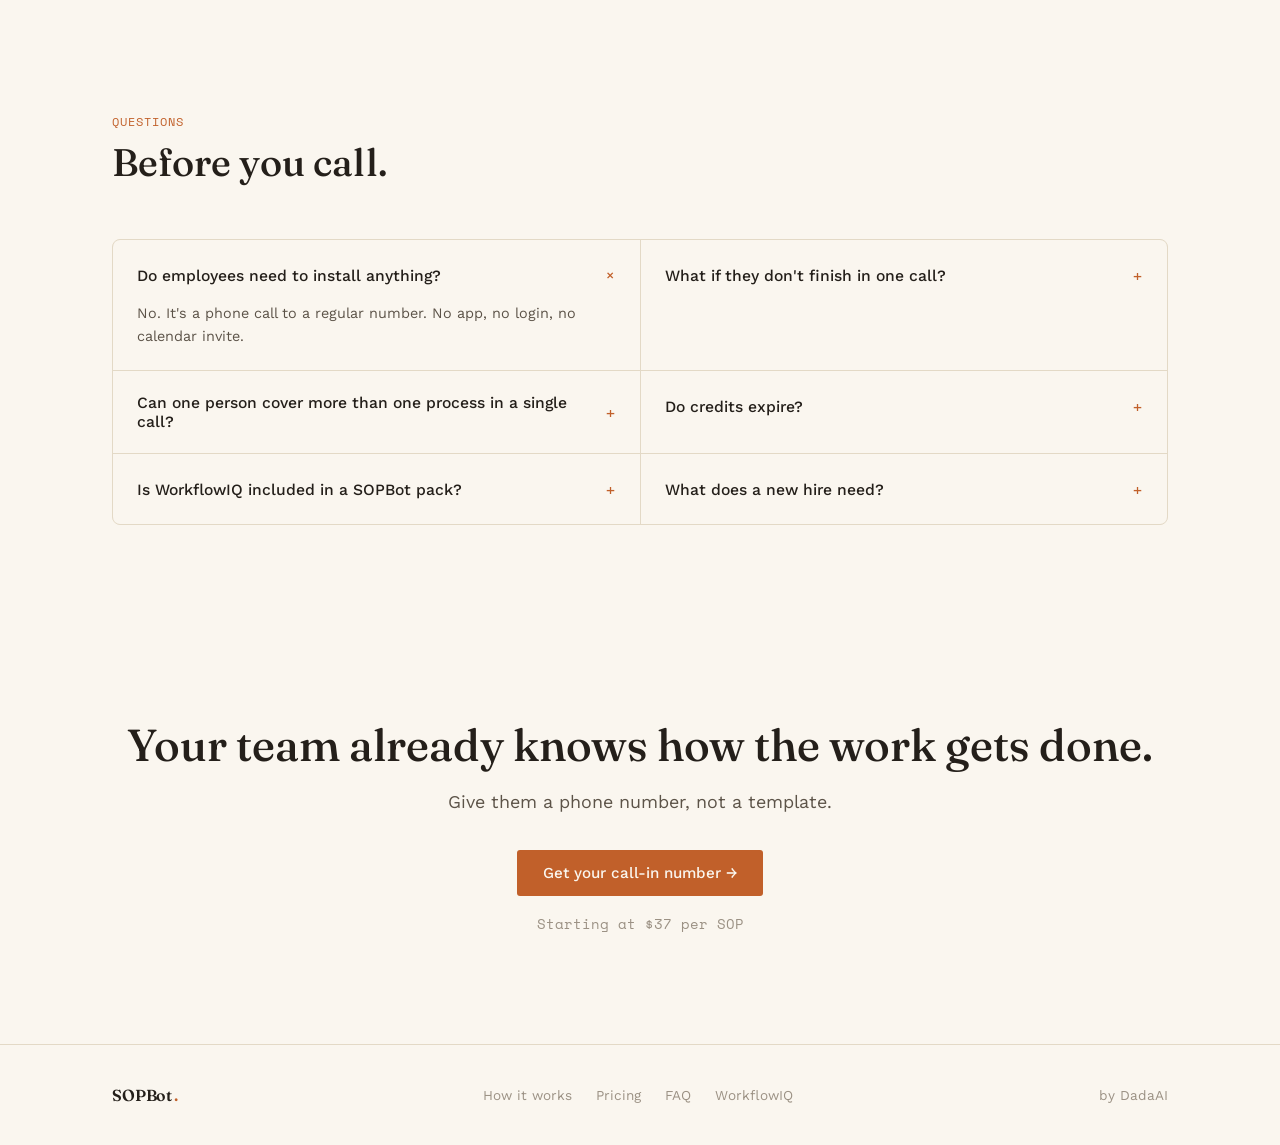
==== commit 49089a62: "Professionally style SOP documents, remove em/en dashes site-wide The SOP Google Doc template was pl" ====
--- a/marketing/sopbot.html
+++ b/marketing/sopbot.html
@@ -3,7 +3,7 @@
 <head>
 <meta charset="UTF-8">
 <meta name="viewport" content="width=device-width, initial-scale=1">
-<title>SOPBot — Turn phone calls into documented SOPs</title>
+<title>SOPBot - Turn phone calls into documented SOPs</title>
 <link rel="stylesheet" href="assets/style.css">
 </head>
 <body>
@@ -31,7 +31,7 @@
         <a href="#pricing" class="btn-primary">Buy call credits →</a>
         <a href="#how" class="btn-ghost">See how it works</a>
       </div>
-      <div class="hero-note">15–30 min per call · no software for employees to install</div>
+      <div class="hero-note">15-30 min per call · no software for employees to install</div>
     </div>
 
     <div class="demo">
@@ -43,7 +43,7 @@
       <div class="transcript" id="transcript"></div>
       <div class="demo-result">
         <div class="demo-result-label">✓ SOP generated</div>
-        <div class="demo-result-title">Customer Refund Processing — v1</div>
+        <div class="demo-result-title">Customer Refund Processing - v1</div>
       </div>
     </div>
   </div>
@@ -65,7 +65,7 @@
     <div class="section-head reveal">
       <span class="section-eyebrow">The process</span>
       <h2>From phone call to filed SOP, automatically.</h2>
-      <p class="section-lede">No reviewer sits between your team and their documentation. Every step below happens without a human in the loop — including delivery.</p>
+      <p class="section-lede">No reviewer sits between your team and their documentation. Every step below happens without a human in the loop - including delivery.</p>
     </div>
 
     <div class="steps reveal-group">
@@ -77,12 +77,12 @@
       <div class="step reveal">
         <div class="step-num mono">02</div>
         <h3>Share the number</h3>
-        <p>Send it to whoever owns a process worth documenting. They call whenever they're free — no scheduling.</p>
+        <p>Send it to whoever owns a process worth documenting. They call whenever they're free - no scheduling.</p>
       </div>
       <div class="step reveal">
         <div class="step-num mono">03</div>
         <h3>They talk, SOPBot listens</h3>
-        <p>One question at a time, at their pace, until the process is fully captured — then confirmed back to them. Cover more than one process in the same call and each one is documented separately.</p>
+        <p>One question at a time, at their pace, until the process is fully captured - then confirmed back to them. Cover more than one process in the same call and each one is documented separately.</p>
       </div>
       <div class="step reveal">
         <div class="step-num mono">04</div>
@@ -100,7 +100,7 @@
         <svg width="22" height="22" viewBox="0 0 24 24" fill="none" stroke="currentColor" stroke-width="1.8"><path d="M3 5a2 2 0 012-2h2.28a1 1 0 01.948.684l1.498 4.493a1 1 0 01-.502 1.21l-2.257 1.13a11.05 11.05 0 005.516 5.516l1.13-2.257a1 1 0 011.21-.502l4.493 1.498a1 1 0 01.684.949V19a2 2 0 01-2 2h-1C9.716 21 3 14.284 3 6V5z"/></svg>
       </div>
       <div>
-        <h3>Employees know what's coming — before they dial.</h3>
+        <h3>Employees know what's coming - before they dial.</h3>
         <p>Every call credit includes a shareable prep sheet, so your team walks in ready. No surprises, no dead air.</p>
         <div class="callout-questions">
           <span class="qchip">"What's the first thing you do?"</span>
@@ -117,7 +117,7 @@
   <div class="wrap">
     <div class="section-head reveal">
       <span class="section-eyebrow">Pricing</span>
-      <h2>Pay for what you need documented — not a seat, not a subscription.</h2>
+      <h2>Pay for what you need documented - not a seat, not a subscription.</h2>
       <p class="section-lede">SOPBot is sold as call credits, because the trigger is "we need this documented," not ongoing usage.</p>
     </div>
 
@@ -176,7 +176,7 @@
       <div>
         <div class="upsell-eyebrow">Once you have 2+ SOPs</div>
         <h3>See where you're losing hours every week.</h3>
-        <p>WorkflowIQ reads your documented processes and flags exactly where time and money are leaking — with a scored list of what to automate first.</p>
+        <p>WorkflowIQ reads your documented processes and flags exactly where time and money are leaking - with a scored list of what to automate first.</p>
       </div>
       <a href="workflowiq.html" class="btn-primary">Explore WorkflowIQ →</a>
     </div>
@@ -196,19 +196,19 @@
       </details>
       <details>
         <summary>What if they don't finish in one call?</summary>
-        <p>Most calls run 15–30 minutes. If something's cut short, they can simply call back and walk through it again from the start.</p>
+        <p>Most calls run 15-30 minutes. If something's cut short, they can simply call back and walk through it again from the start.</p>
       </details>
       <details>
         <summary>Can one person cover more than one process in a single call?</summary>
-        <p>Yes. If someone owns several processes worth documenting, they can walk through all of them in one call — each one is written up as its own section in their SOP document, so nothing gets mixed together.</p>
+        <p>Yes. If someone owns several processes worth documenting, they can walk through all of them in one call - each one is written up as its own section in their SOP document, so nothing gets mixed together.</p>
       </details>
       <details>
         <summary>Do credits expire?</summary>
-        <p>No. Buy a pack, use the credits whenever your team is ready — no clock running against you.</p>
+        <p>No. Buy a pack, use the credits whenever your team is ready - no clock running against you.</p>
       </details>
       <details>
         <summary>Is WorkflowIQ included in a SOPBot pack?</summary>
-        <p>No — it's a separate, pay-per-report product. <a href="workflowiq.html">See WorkflowIQ pricing →</a></p>
+        <p>No - it's a separate, pay-per-report product. <a href="workflowiq.html">See WorkflowIQ pricing →</a></p>
       </details>
       <details>
         <summary>What does a new hire need?</summary>
@@ -247,7 +247,7 @@
     { who: 'BOT', text: "What's the very first thing you do when this process starts?" },
     { who: 'YOU', text: "Customer emails in asking for a refund." },
     { who: 'BOT', text: "Got it. What tool do you use to check if they're eligible?" },
-    { who: 'YOU', text: "I check Shopify — has to be within 30 days." },
+    { who: 'YOU', text: "I check Shopify - has to be within 30 days." },
   ];
 
   const el = document.getElementById('transcript');
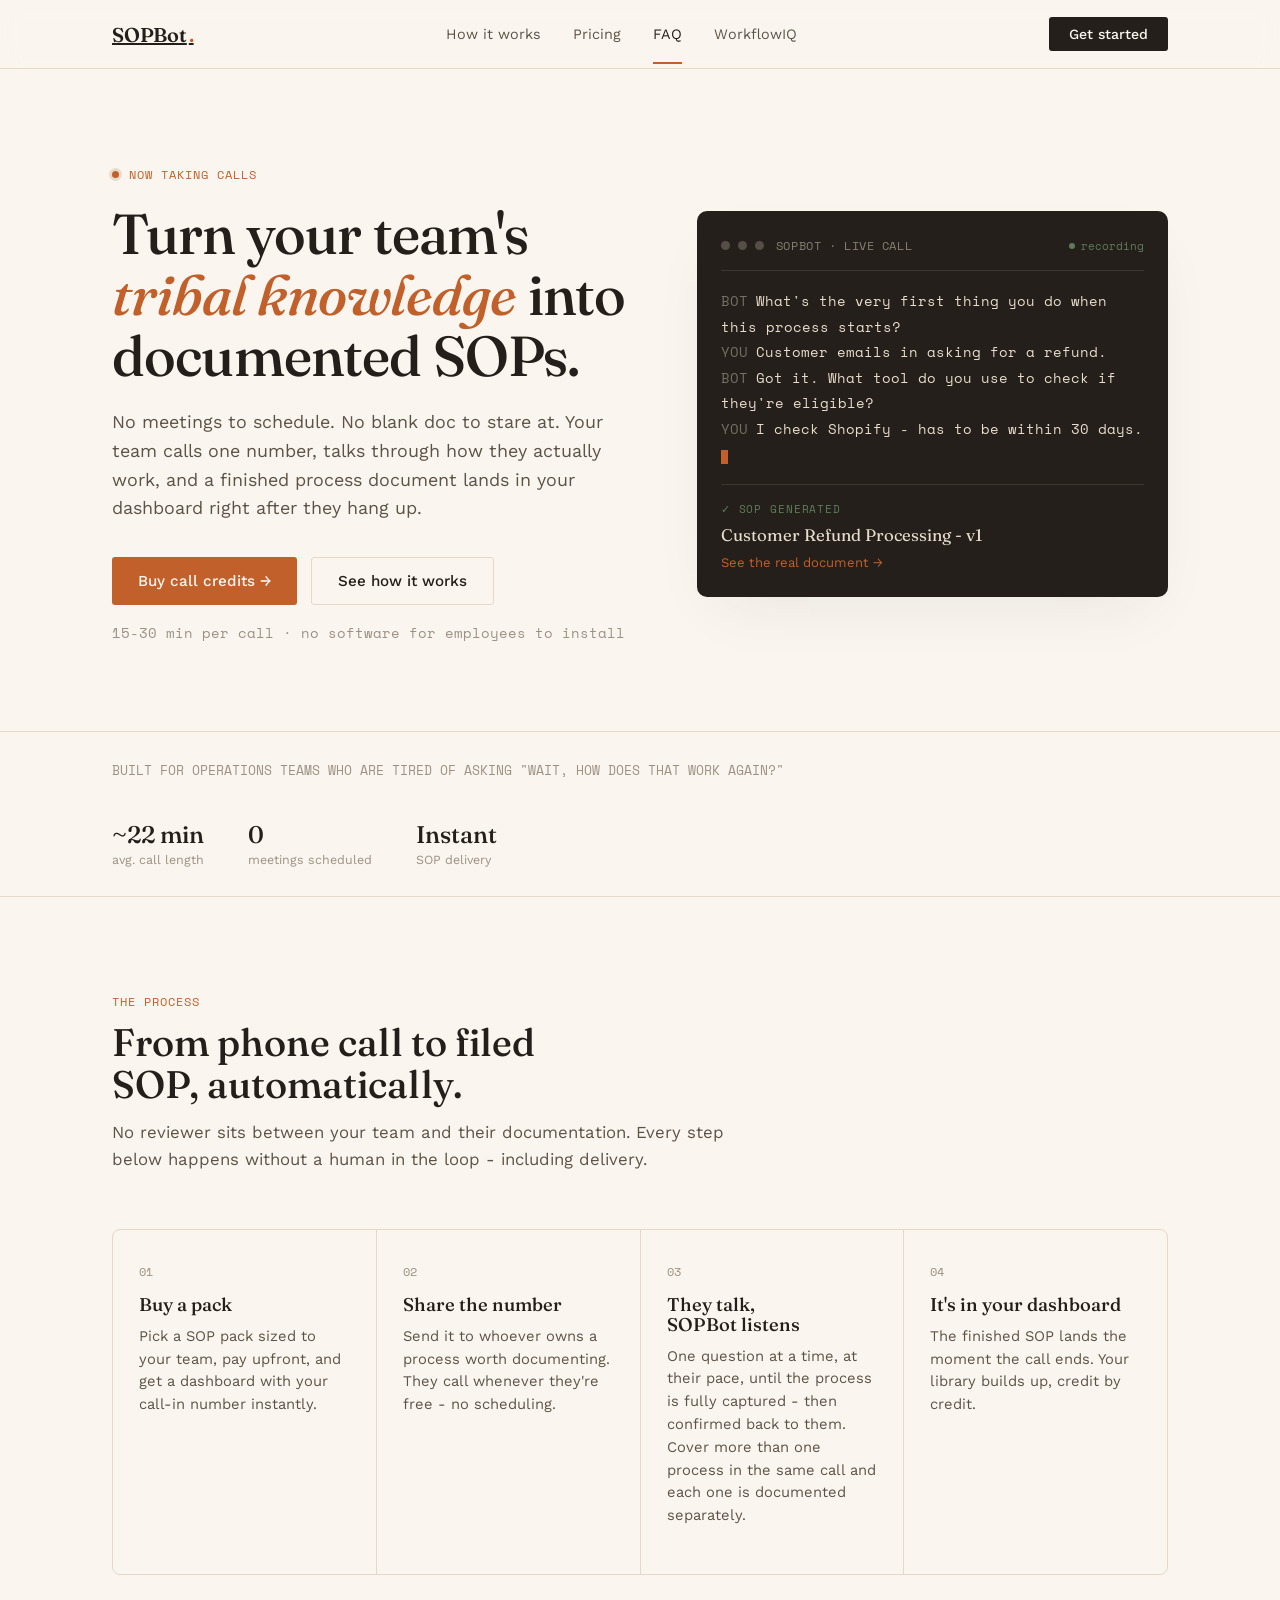
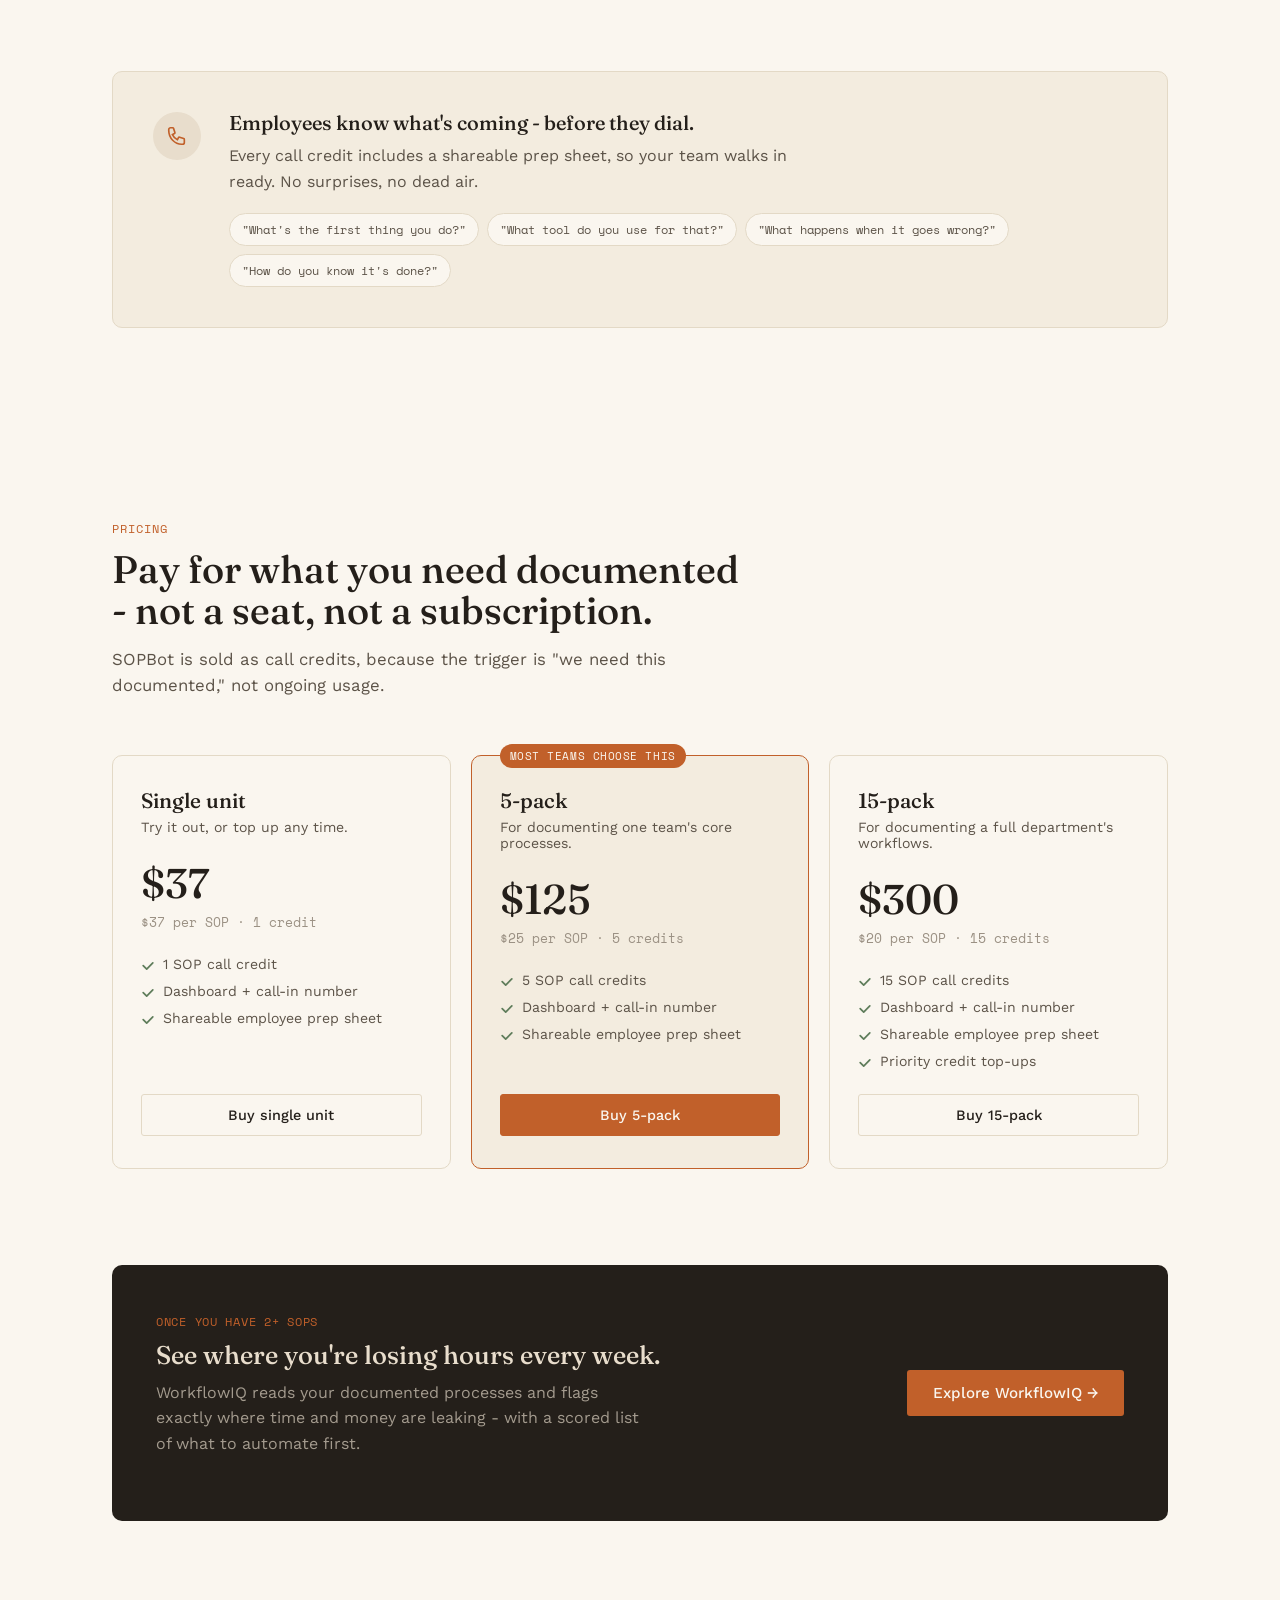
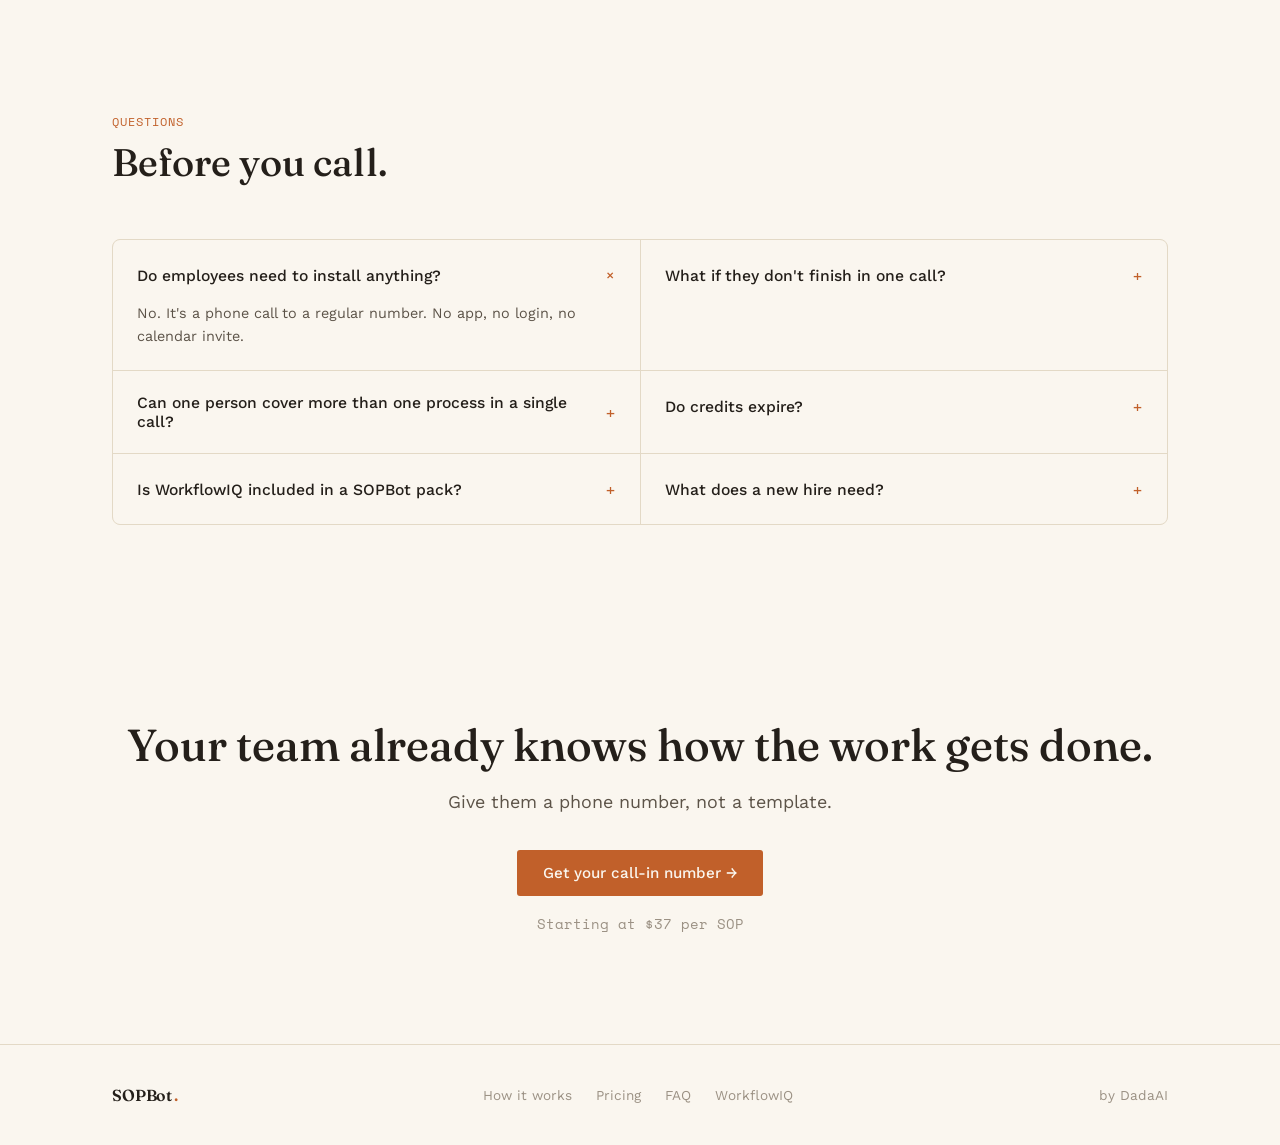
==== commit a7241073: "Link real sample SOP and WorkflowIQ report from the marketing site Both product pages showed a fake " ====
--- a/marketing/sopbot.html
+++ b/marketing/sopbot.html
@@ -44,6 +44,7 @@
       <div class="demo-result">
         <div class="demo-result-label">✓ SOP generated</div>
         <div class="demo-result-title">Customer Refund Processing - v1</div>
+        <a href="https://docs.google.com/document/d/1q9NXK0h7AQsE8eijuc70UDSjYthNUw7_dW_BLpDqqtg/edit" target="_blank" rel="noopener" class="demo-result-link">See the real document &rarr;</a>
       </div>
     </div>
   </div>
--- a/marketing/assets/style.css
+++ b/marketing/assets/style.css
@@ -304,6 +304,18 @@
     font-size: 1.05rem;
     color: var(--mono-fg);
   }
+  .demo-result-link {
+    display: inline-block;
+    margin-top: 10px;
+    font-size: 0.82rem;
+    color: var(--accent);
+    text-decoration: none;
+    border-bottom: 1px solid transparent;
+    transition: border-color 0.15s ease;
+  }
+  .demo-result-link:hover {
+    border-bottom-color: var(--accent);
+  }
 
   @media (prefers-reduced-motion: reduce) {
     .transcript .line, .demo-result { animation: none; opacity: 1; }
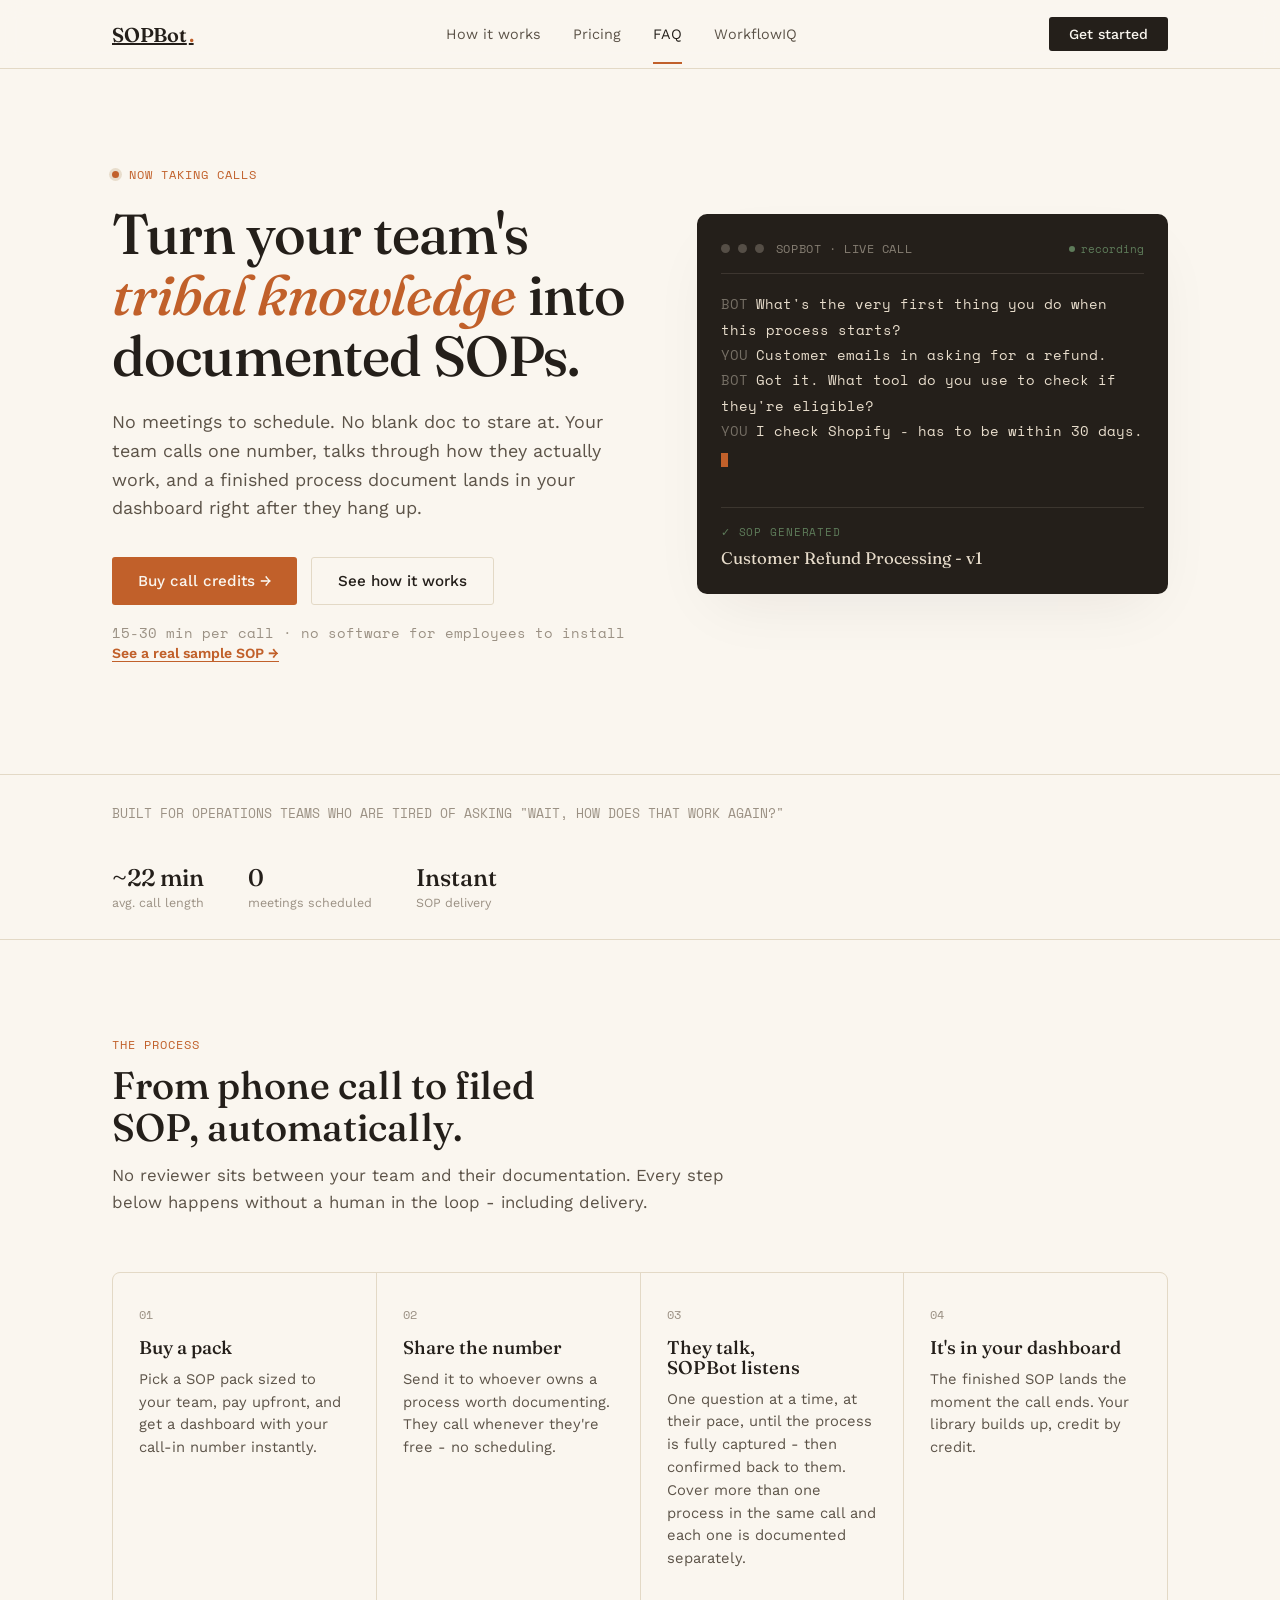
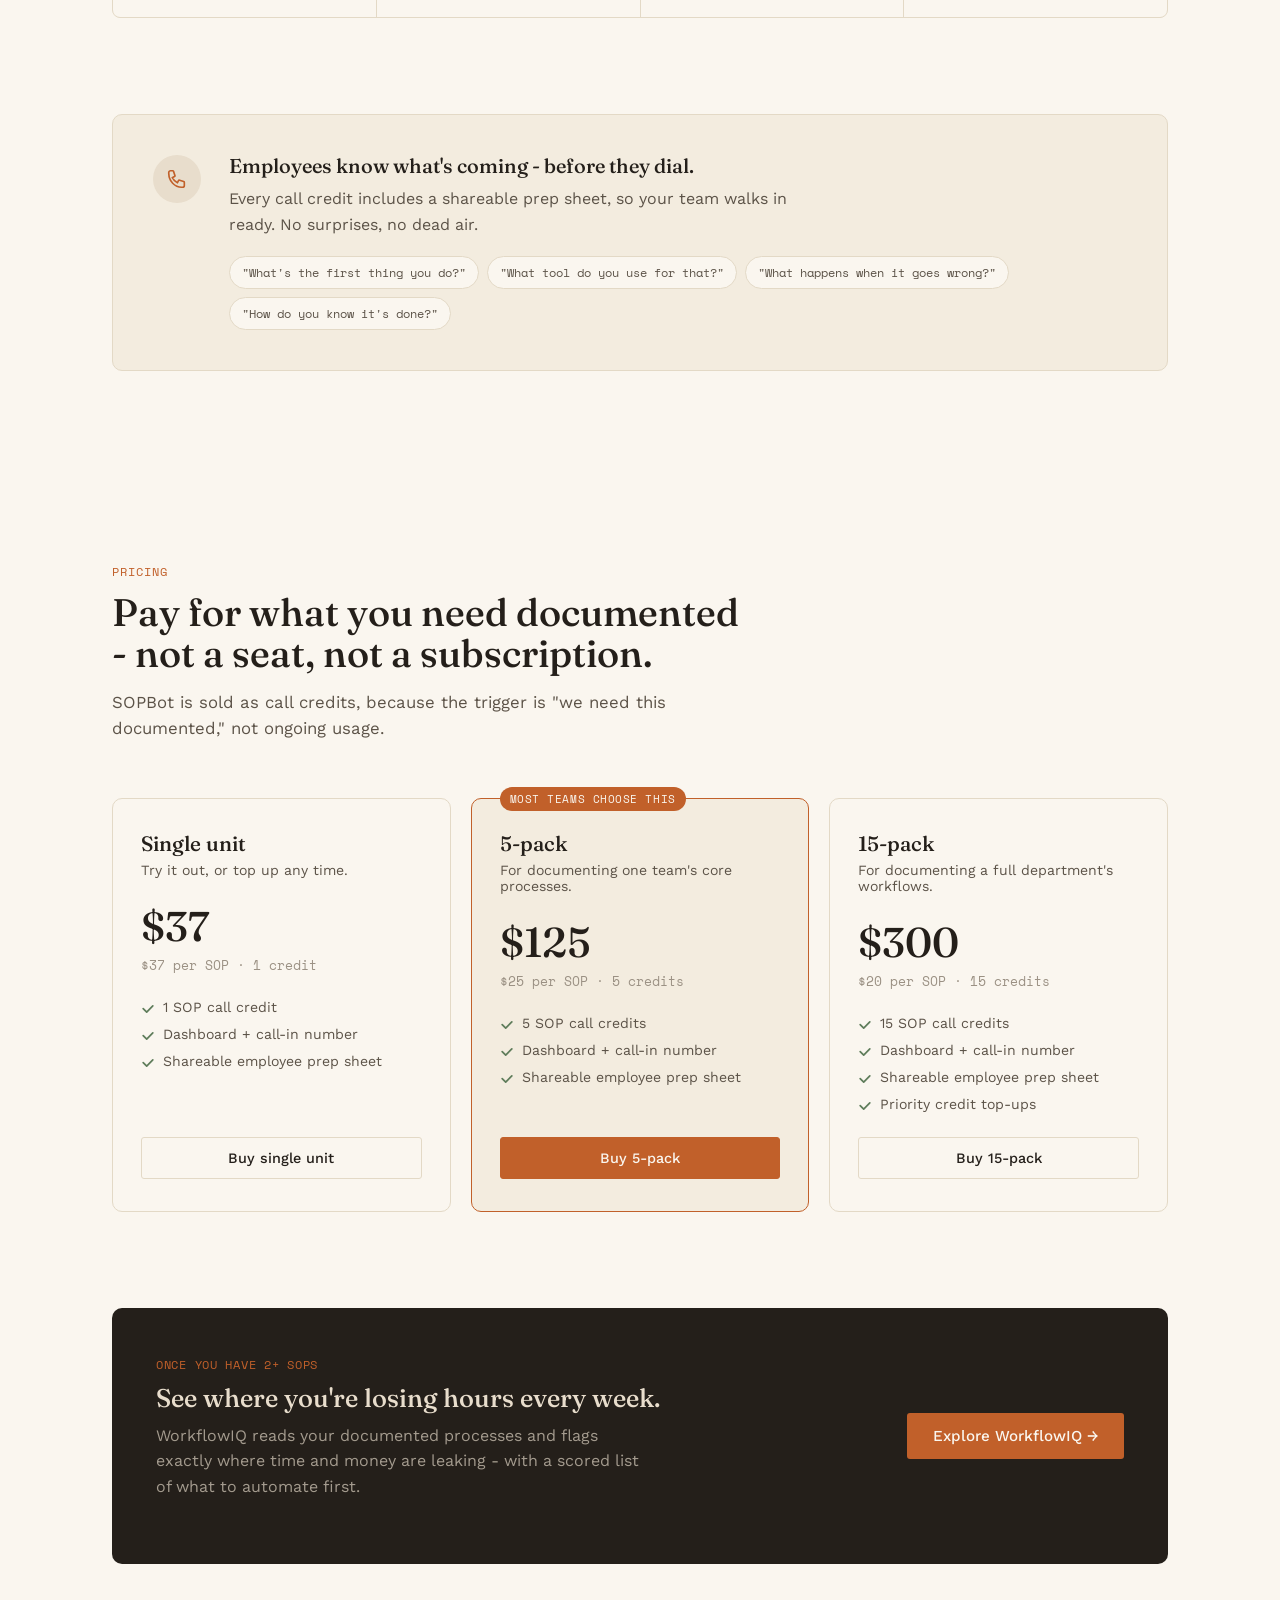
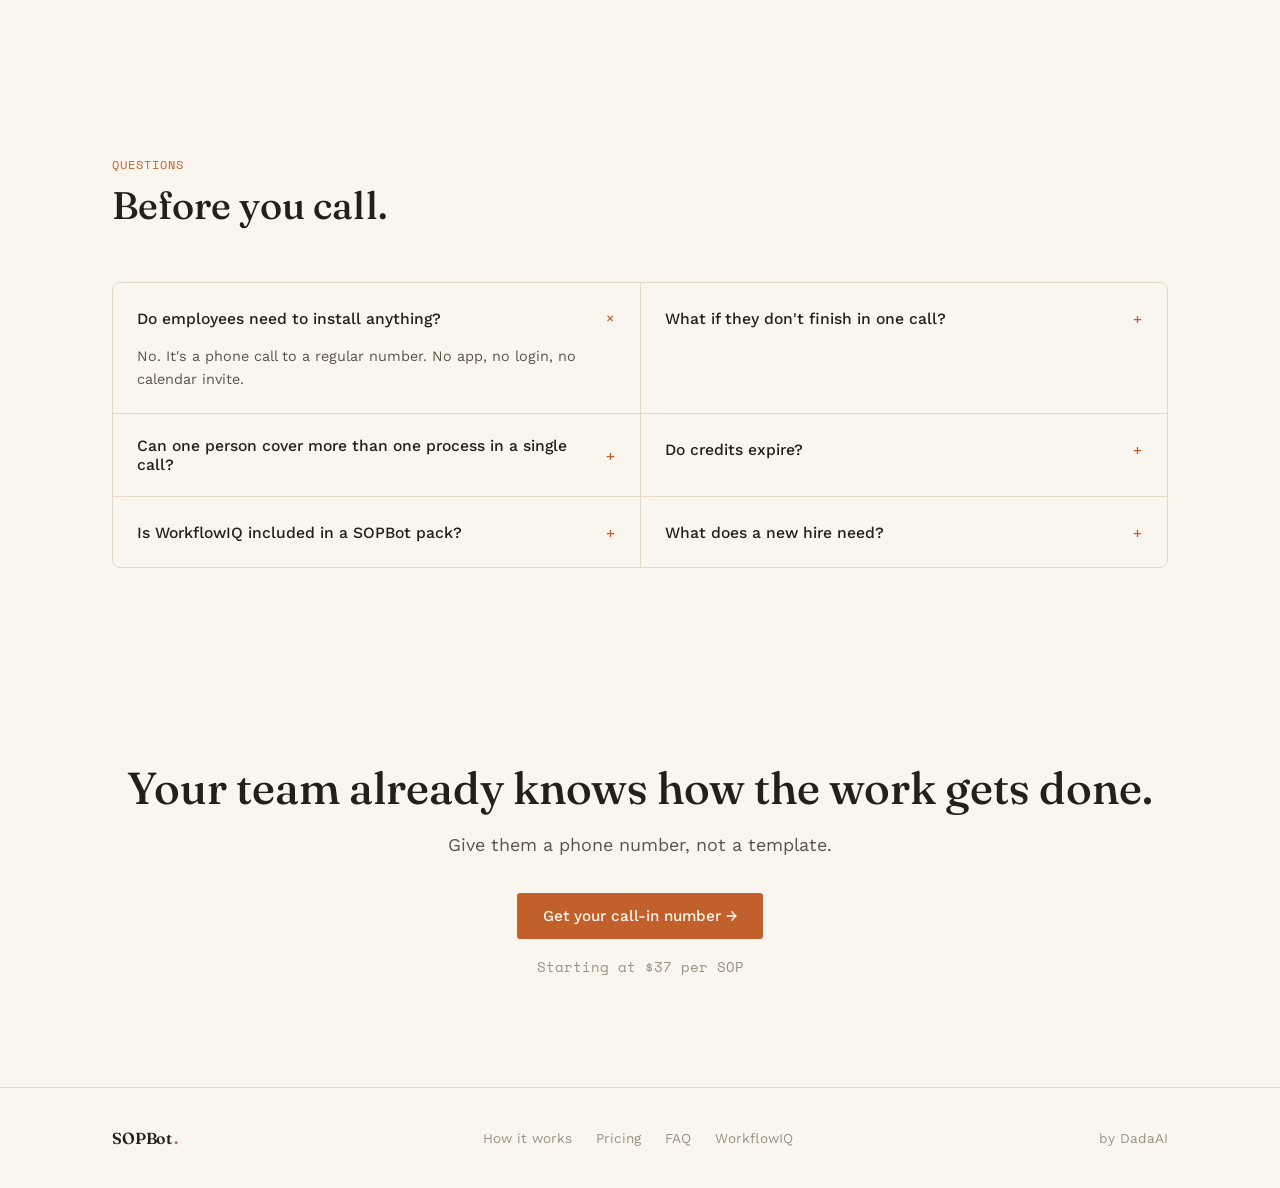
==== commit ad34666e: "Make the sample SOP link visible immediately, not after a 5s animation The link to the real sample S" ====
--- a/marketing/sopbot.html
+++ b/marketing/sopbot.html
@@ -44,9 +44,11 @@
       <div class="demo-result">
         <div class="demo-result-label">✓ SOP generated</div>
         <div class="demo-result-title">Customer Refund Processing - v1</div>
-        <a href="https://docs.google.com/document/d/1q9NXK0h7AQsE8eijuc70UDSjYthNUw7_dW_BLpDqqtg/edit" target="_blank" rel="noopener" class="demo-result-link">See the real document &rarr;</a>
-      </div>
-    </div>
+      </div>
+    </div>
+  </div>
+  <div class="wrap">
+    <a href="https://docs.google.com/document/d/1q9NXK0h7AQsE8eijuc70UDSjYthNUw7_dW_BLpDqqtg/edit" target="_blank" rel="noopener" class="demo-result-link-standalone">See a real sample SOP &rarr;</a>
   </div>
 </header>
 
--- a/marketing/assets/style.css
+++ b/marketing/assets/style.css
@@ -316,6 +316,19 @@
   .demo-result-link:hover {
     border-bottom-color: var(--accent);
   }
+  .demo-result-link-standalone {
+    display: inline-block;
+    margin-top: -24px;
+    margin-bottom: 24px;
+    font-size: 0.88rem;
+    font-weight: 600;
+    color: var(--accent);
+    text-decoration: none;
+    border-bottom: 1px solid var(--accent);
+  }
+  @media (max-width: 900px) {
+    .demo-result-link-standalone { margin-top: 0; }
+  }
 
   @media (prefers-reduced-motion: reduce) {
     .transcript .line, .demo-result { animation: none; opacity: 1; }
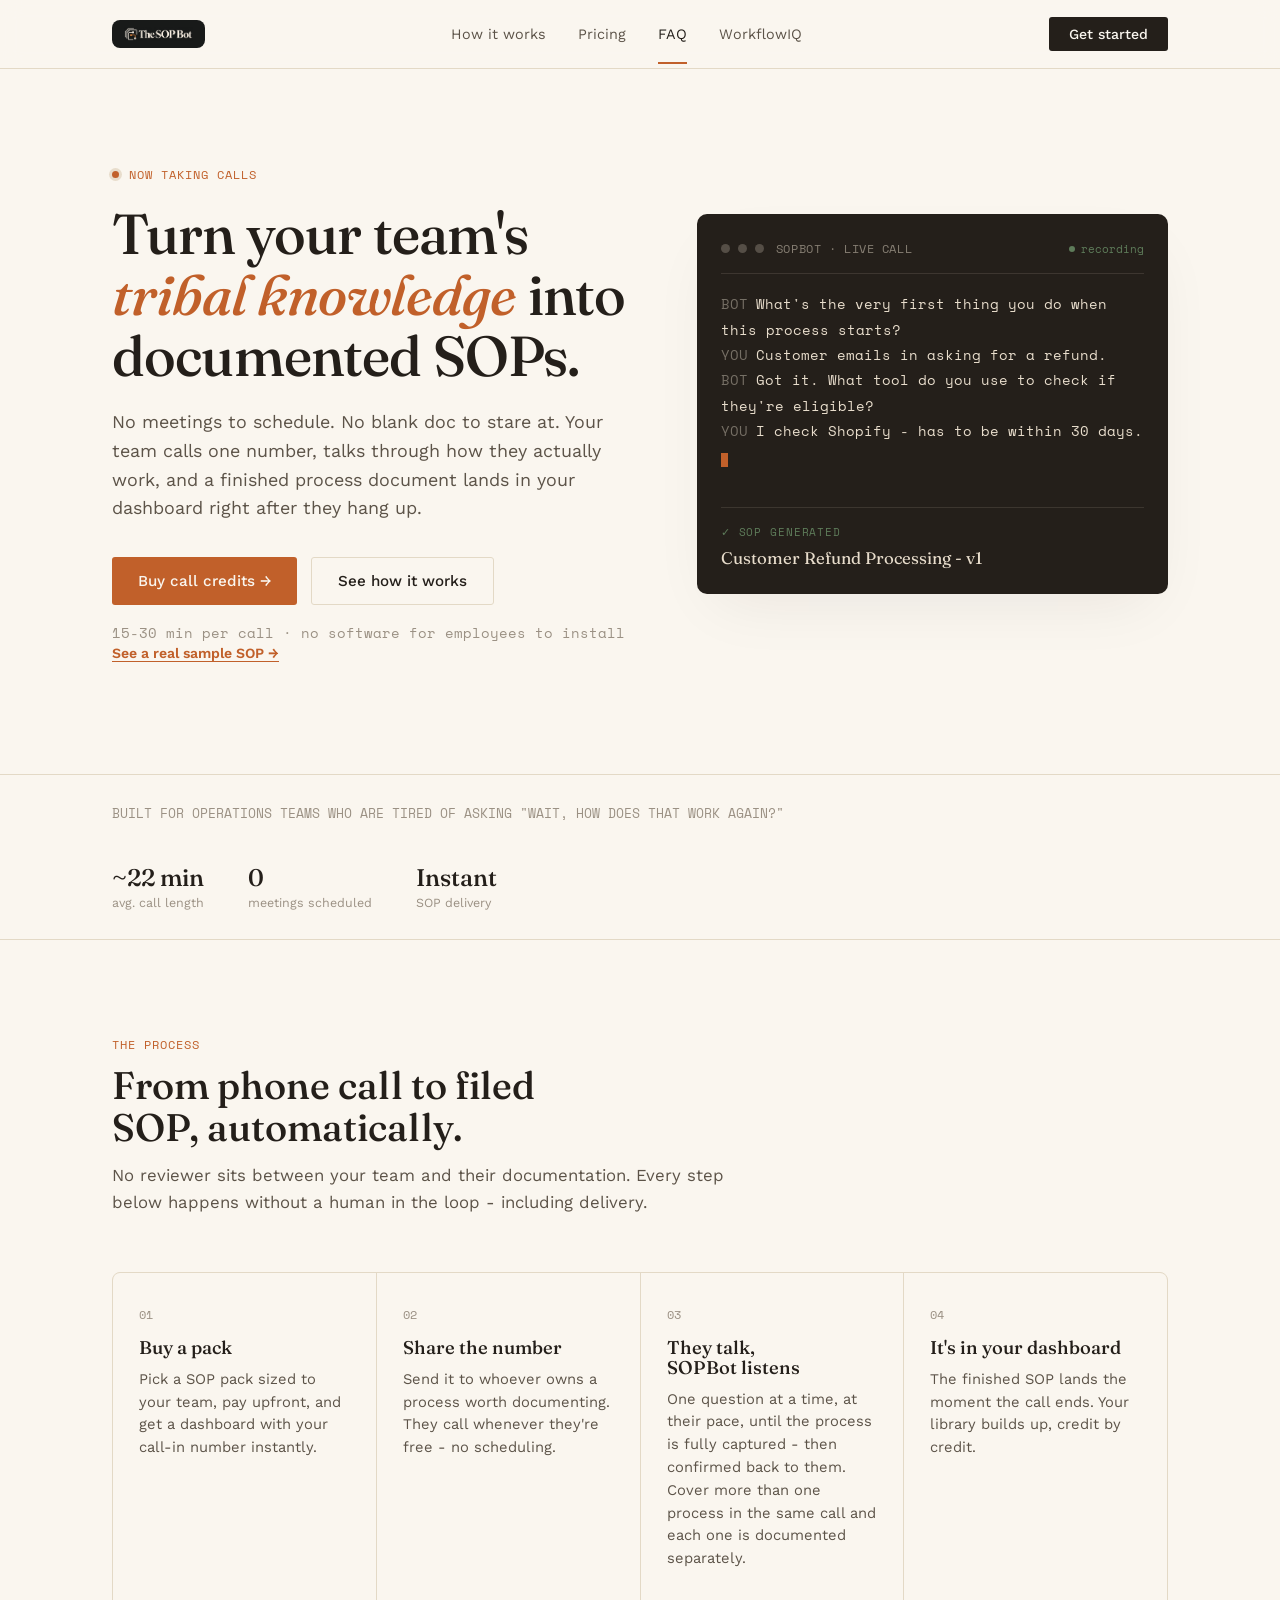
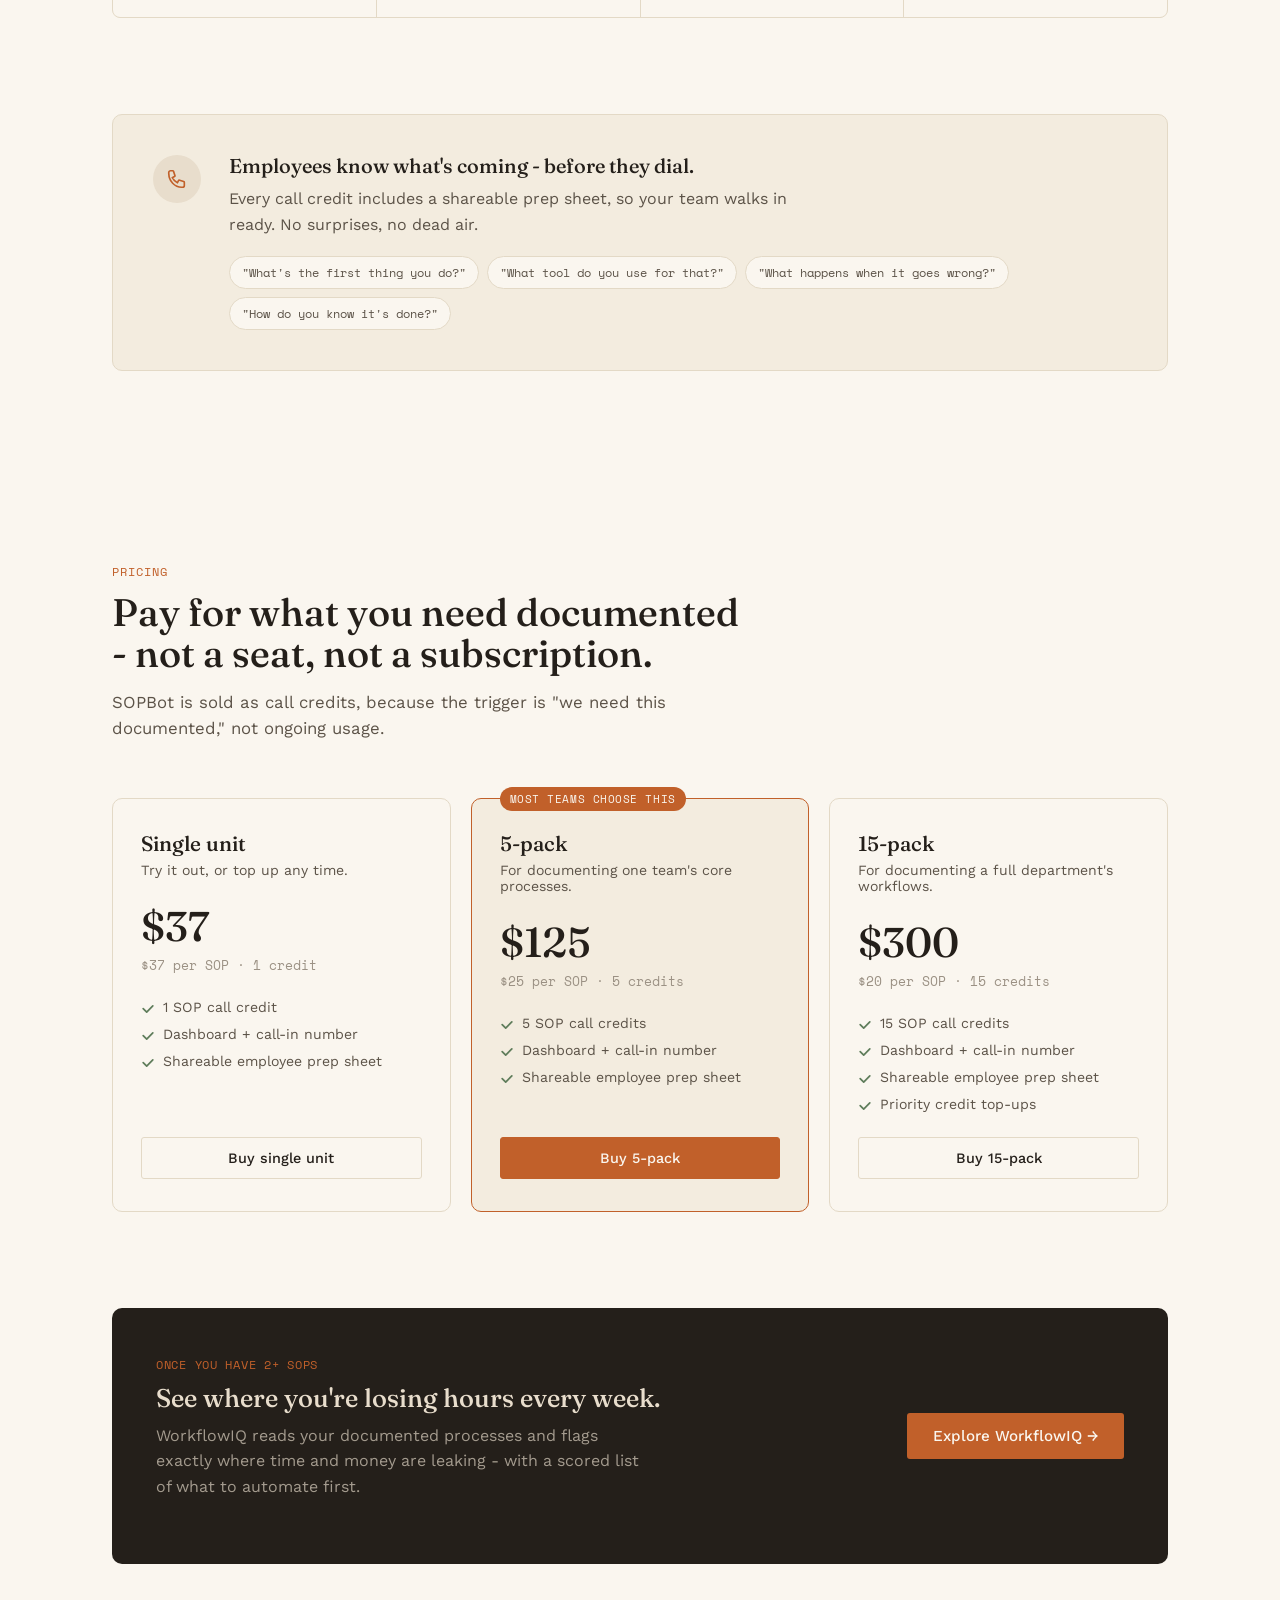
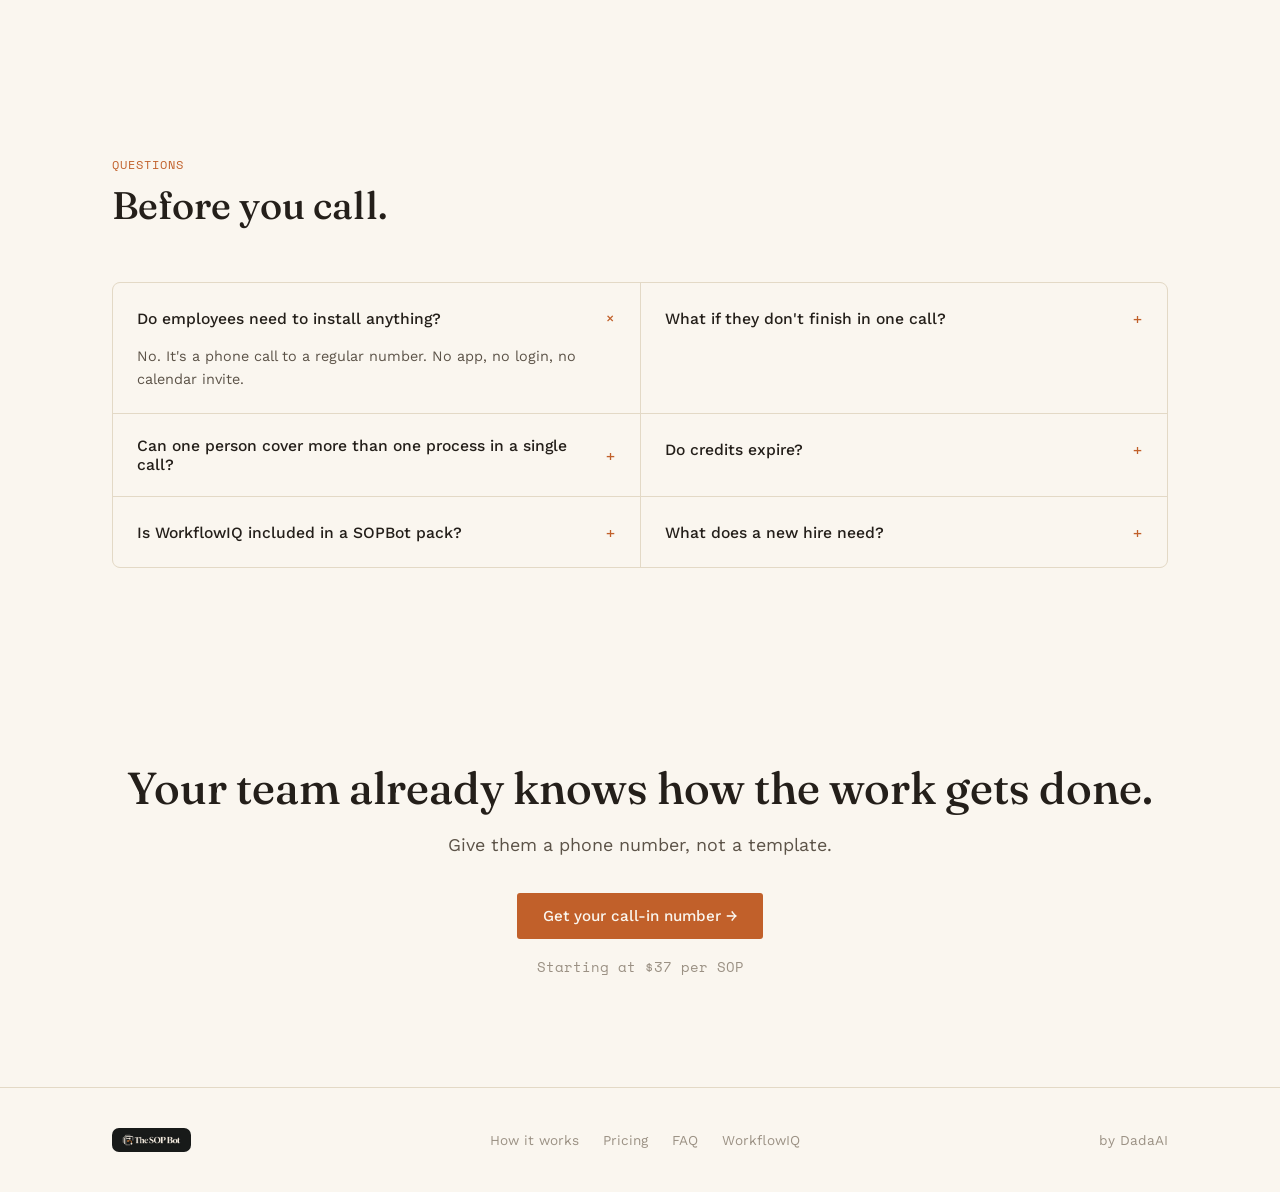
==== commit b1e10562: "Add real logo and favicon across the marketing site Replaced the plain-text "SOPBot." brand mark in " ====
--- a/marketing/sopbot.html
+++ b/marketing/sopbot.html
@@ -4,13 +4,17 @@
 <meta charset="UTF-8">
 <meta name="viewport" content="width=device-width, initial-scale=1">
 <title>SOPBot - Turn phone calls into documented SOPs</title>
+<link rel="icon" href="favicon.ico" sizes="any">
+<link rel="icon" type="image/png" sizes="32x32" href="assets/img/favicon-32.png">
+<link rel="icon" type="image/png" sizes="16x16" href="assets/img/favicon-16.png">
+<link rel="apple-touch-icon" sizes="180x180" href="assets/img/favicon-180.png">
 <link rel="stylesheet" href="assets/style.css">
 </head>
 <body>
 
 <nav>
   <div class="wrap">
-    <a href="index.html" class="brand">SOPBot<span class="dot">.</span></a>
+    <a href="index.html" class="brand"><img src="assets/img/logo-cropped.png" alt="The SOP Bot" class="brand-logo"></a>
     <div class="nav-links">
       <a href="#how">How it works</a>
       <a href="#pricing">Pricing</a>
@@ -234,7 +238,7 @@
 
 <footer>
   <div class="wrap">
-    <div class="brand">SOPBot<span class="dot">.</span></div>
+    <div class="brand"><img src="assets/img/logo-cropped.png" alt="The SOP Bot" class="brand-logo"></div>
     <div class="footer-links">
       <a href="#how">How it works</a>
       <a href="#pricing">Pricing</a>
--- a/marketing/assets/style.css
+++ b/marketing/assets/style.css
@@ -94,15 +94,18 @@
     height: 68px;
   }
   .brand {
-    font-family: 'Fraunces', serif;
-    font-weight: 600;
-    font-size: 1.25rem;
-    letter-spacing: -0.01em;
-    display: flex;
-    align-items: baseline;
-    gap: 2px;
-  }
-  .brand .dot { color: var(--accent); }
+    display: inline-flex;
+    align-items: center;
+  }
+  .brand-logo {
+    display: block;
+    height: 28px;
+    width: auto;
+    padding: 7px 12px;
+    border-radius: 8px;
+    background: #181A19;
+  }
+  footer .brand-logo { height: 24px; padding: 6px 10px; border-radius: 7px; }
   .nav-links {
     display: flex;
     gap: 32px;
@@ -424,6 +427,87 @@
     color: var(--ink-soft);
     font-size: 1.05rem;
     line-height: 1.6;
+  }
+
+  /* ---------- Proof (homepage real-screenshot section) ---------- */
+  .proof-grid {
+    display: grid;
+    grid-template-columns: repeat(3, 1fr);
+    gap: 28px;
+    align-items: start;
+    margin-bottom: 48px;
+  }
+  .proof-grid:last-child { margin-bottom: 0; }
+  .proof-grid-lead {
+    grid-template-columns: minmax(0, 560px);
+    justify-content: center;
+  }
+  @media (max-width: 900px) {
+    .proof-grid { grid-template-columns: 1fr; }
+  }
+  .proof-subhead {
+    display: flex;
+    align-items: baseline;
+    gap: 12px;
+    margin-bottom: 20px;
+    padding-bottom: 12px;
+    border-bottom: 1px solid var(--rule);
+  }
+  .proof-subhead-label {
+    font-family: 'Fraunces', serif;
+    font-size: 1.15rem;
+    font-weight: 600;
+    color: var(--ink);
+  }
+  .proof-subhead-desc {
+    font-size: 0.9rem;
+    color: var(--ink-faint);
+  }
+  .proof-window {
+    background: var(--mono-bg);
+    border-radius: 10px;
+    padding: 16px 16px 0;
+    box-shadow: 0 24px 60px -20px var(--shadow);
+    overflow: hidden;
+  }
+  .proof-bar {
+    margin-bottom: 14px;
+    padding-bottom: 12px;
+  }
+  .proof-img-link {
+    display: block;
+    position: relative;
+  }
+  .proof-window img {
+    display: block;
+    width: 100%;
+    height: auto;
+    border-radius: 6px 6px 0 0;
+    background: #fff;
+  }
+  .proof-img-link::after {
+    content: "Click to enlarge";
+    position: absolute;
+    right: 10px;
+    bottom: 10px;
+    padding: 5px 11px;
+    border-radius: 20px;
+    background: rgba(36, 31, 26, 0.78);
+    color: #FAF6EF;
+    font-size: 0.72rem;
+    opacity: 0;
+    transition: opacity 0.15s ease;
+    pointer-events: none;
+  }
+  .proof-img-link:hover::after,
+  .proof-img-link:focus-visible::after {
+    opacity: 1;
+  }
+  .proof-caption {
+    margin-top: 16px;
+    color: var(--ink-soft);
+    font-size: 0.92rem;
+    line-height: 1.55;
   }
 
   .steps {
